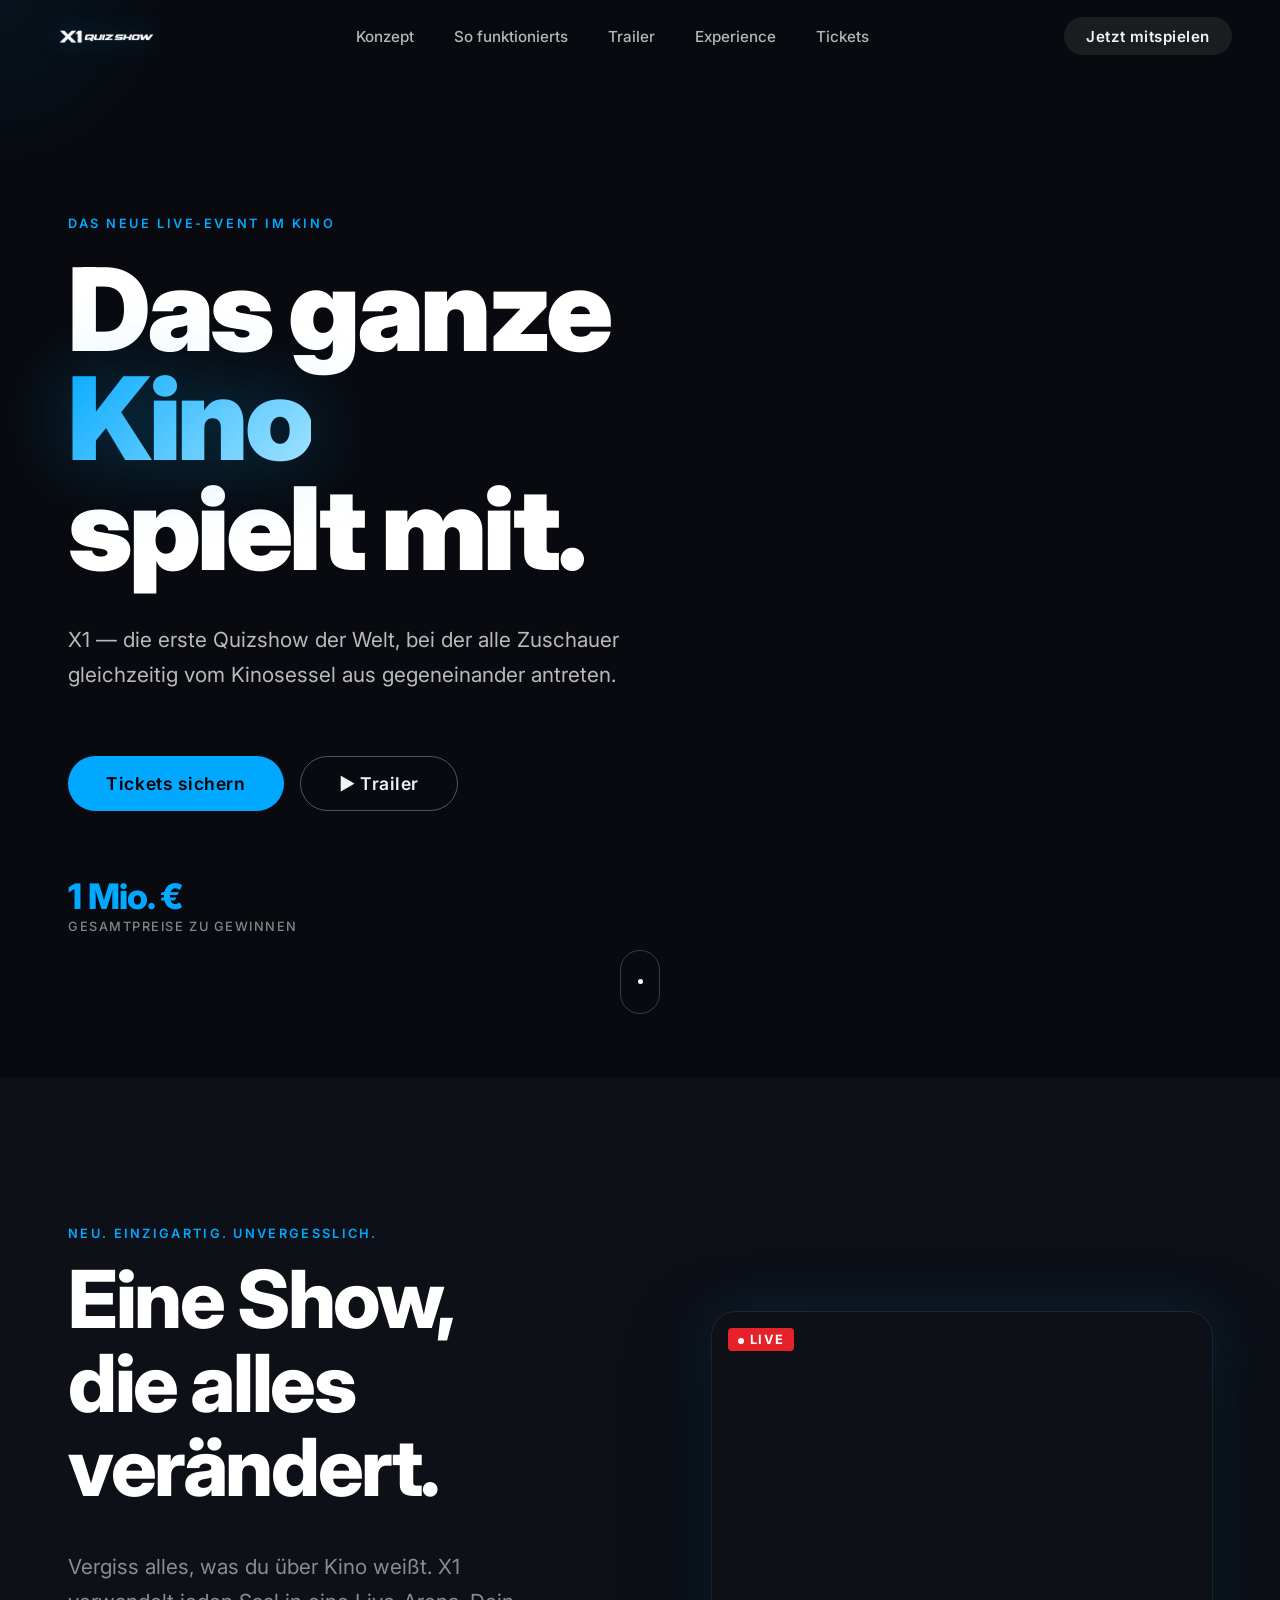
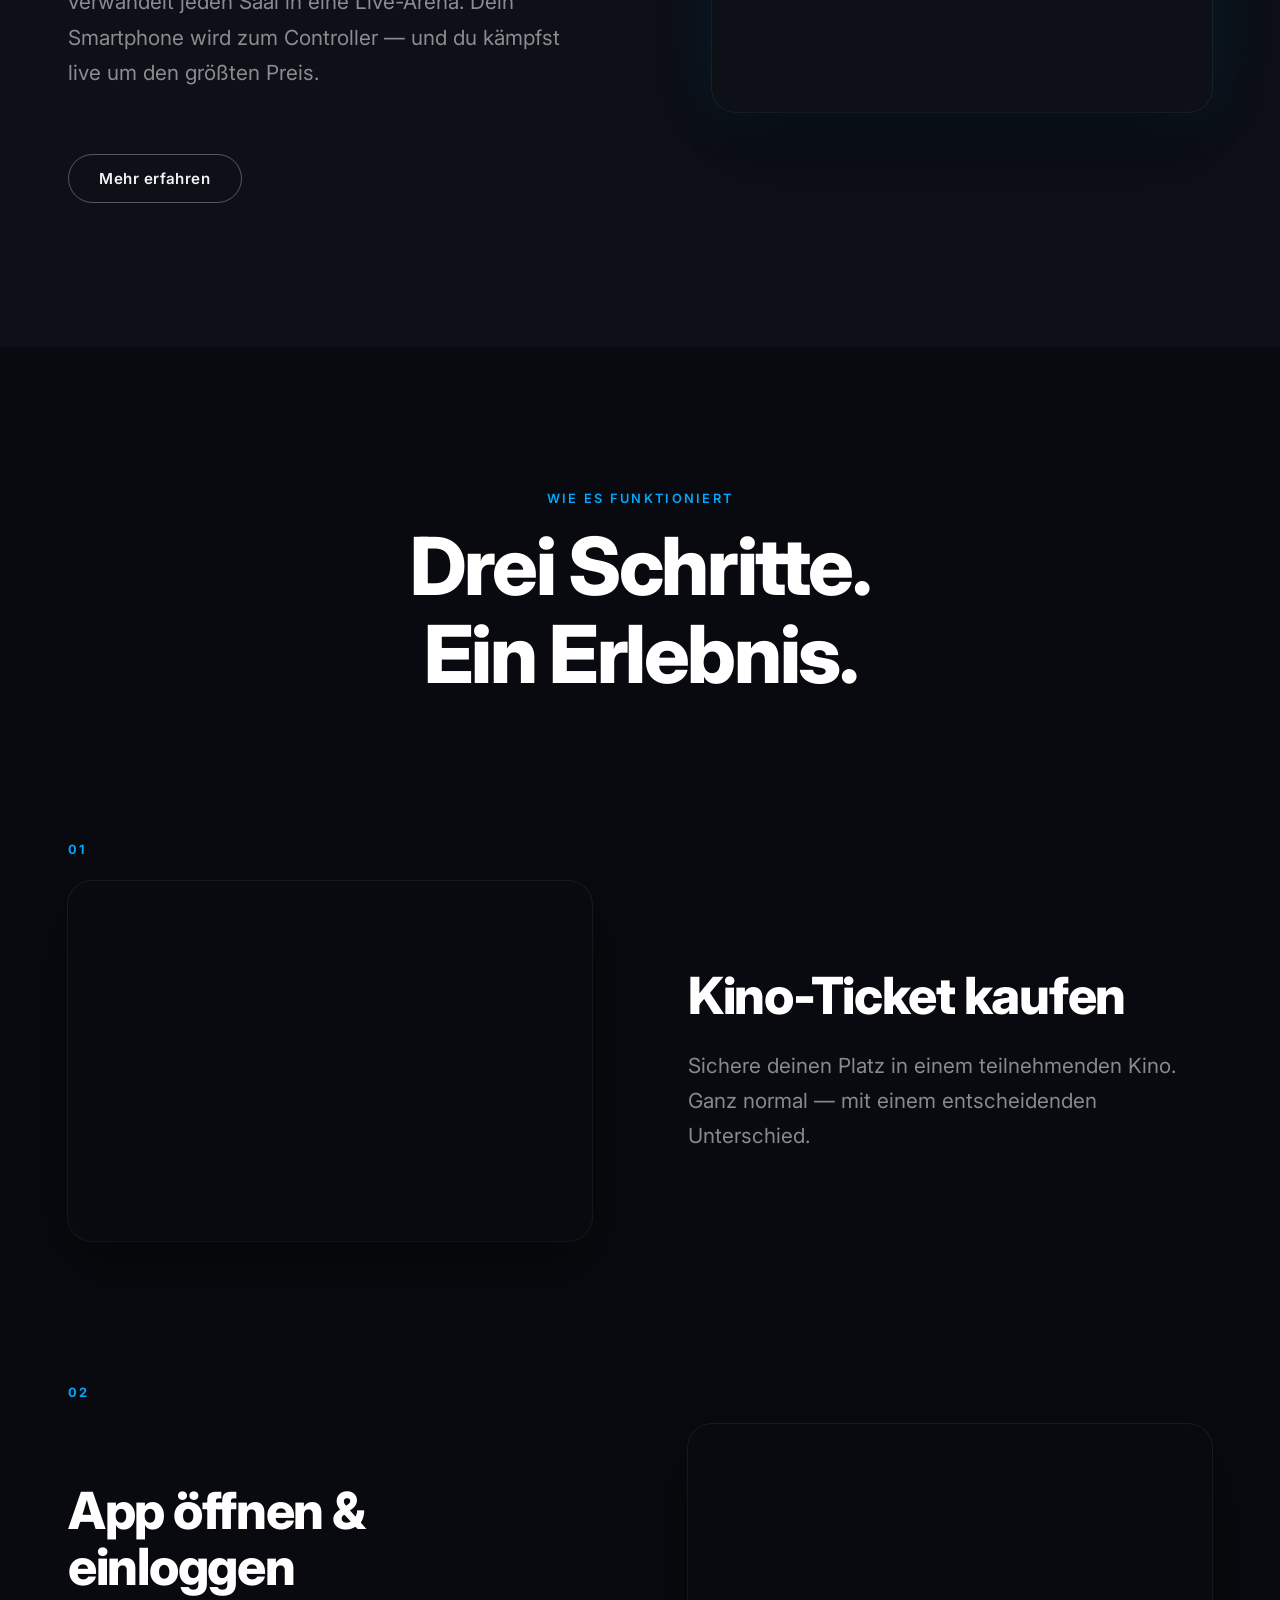
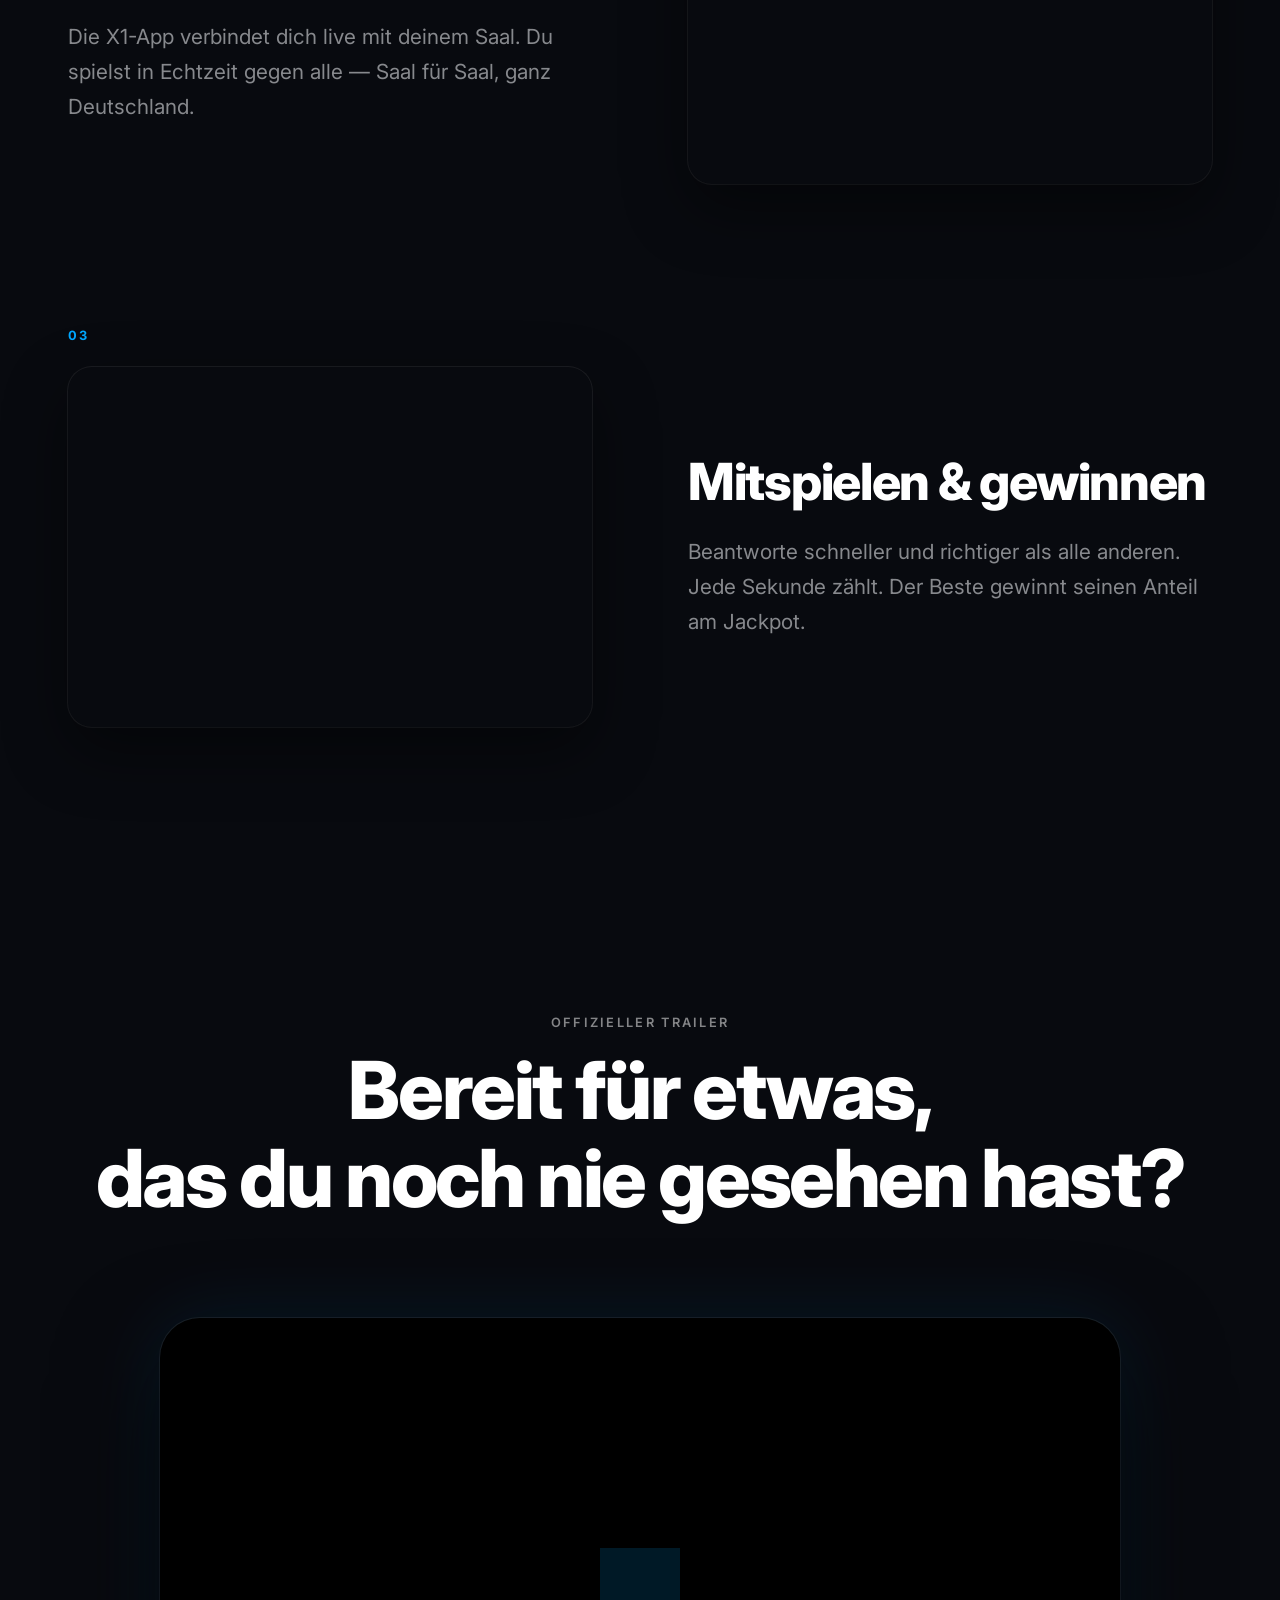
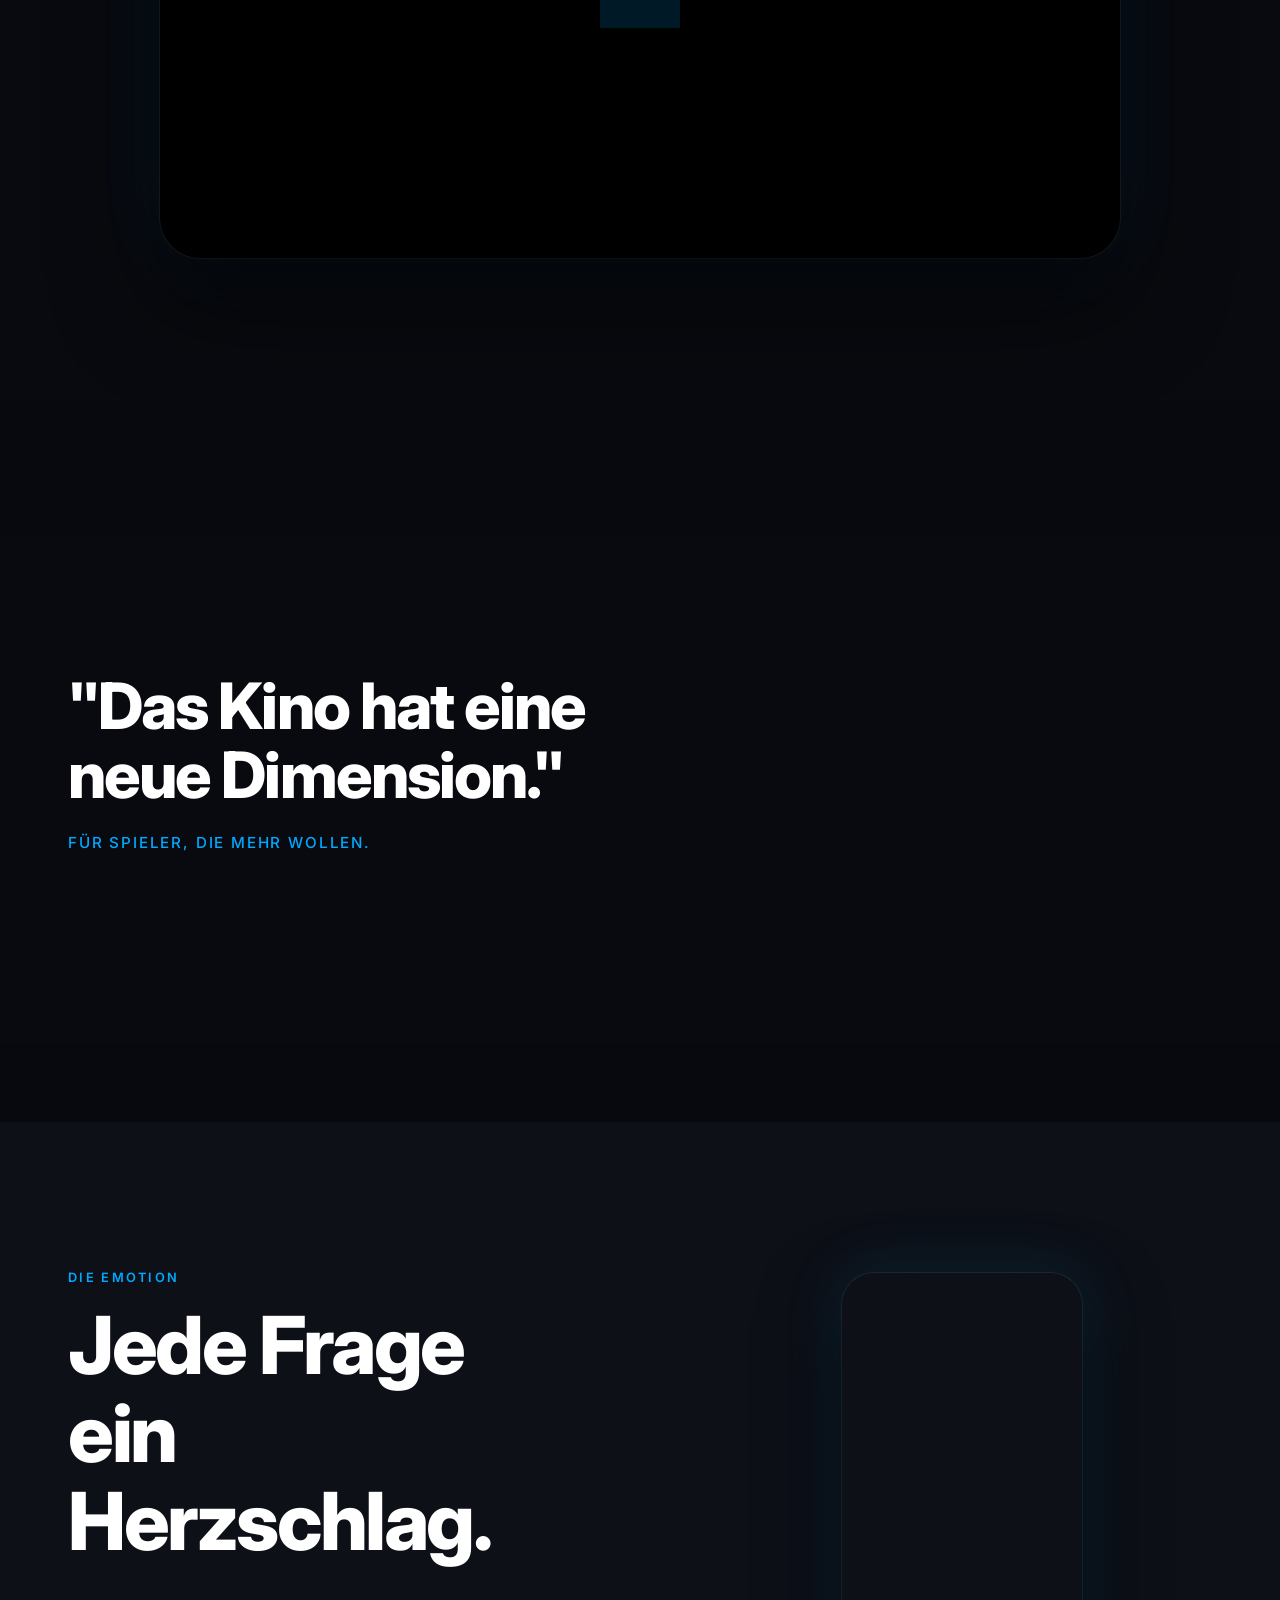
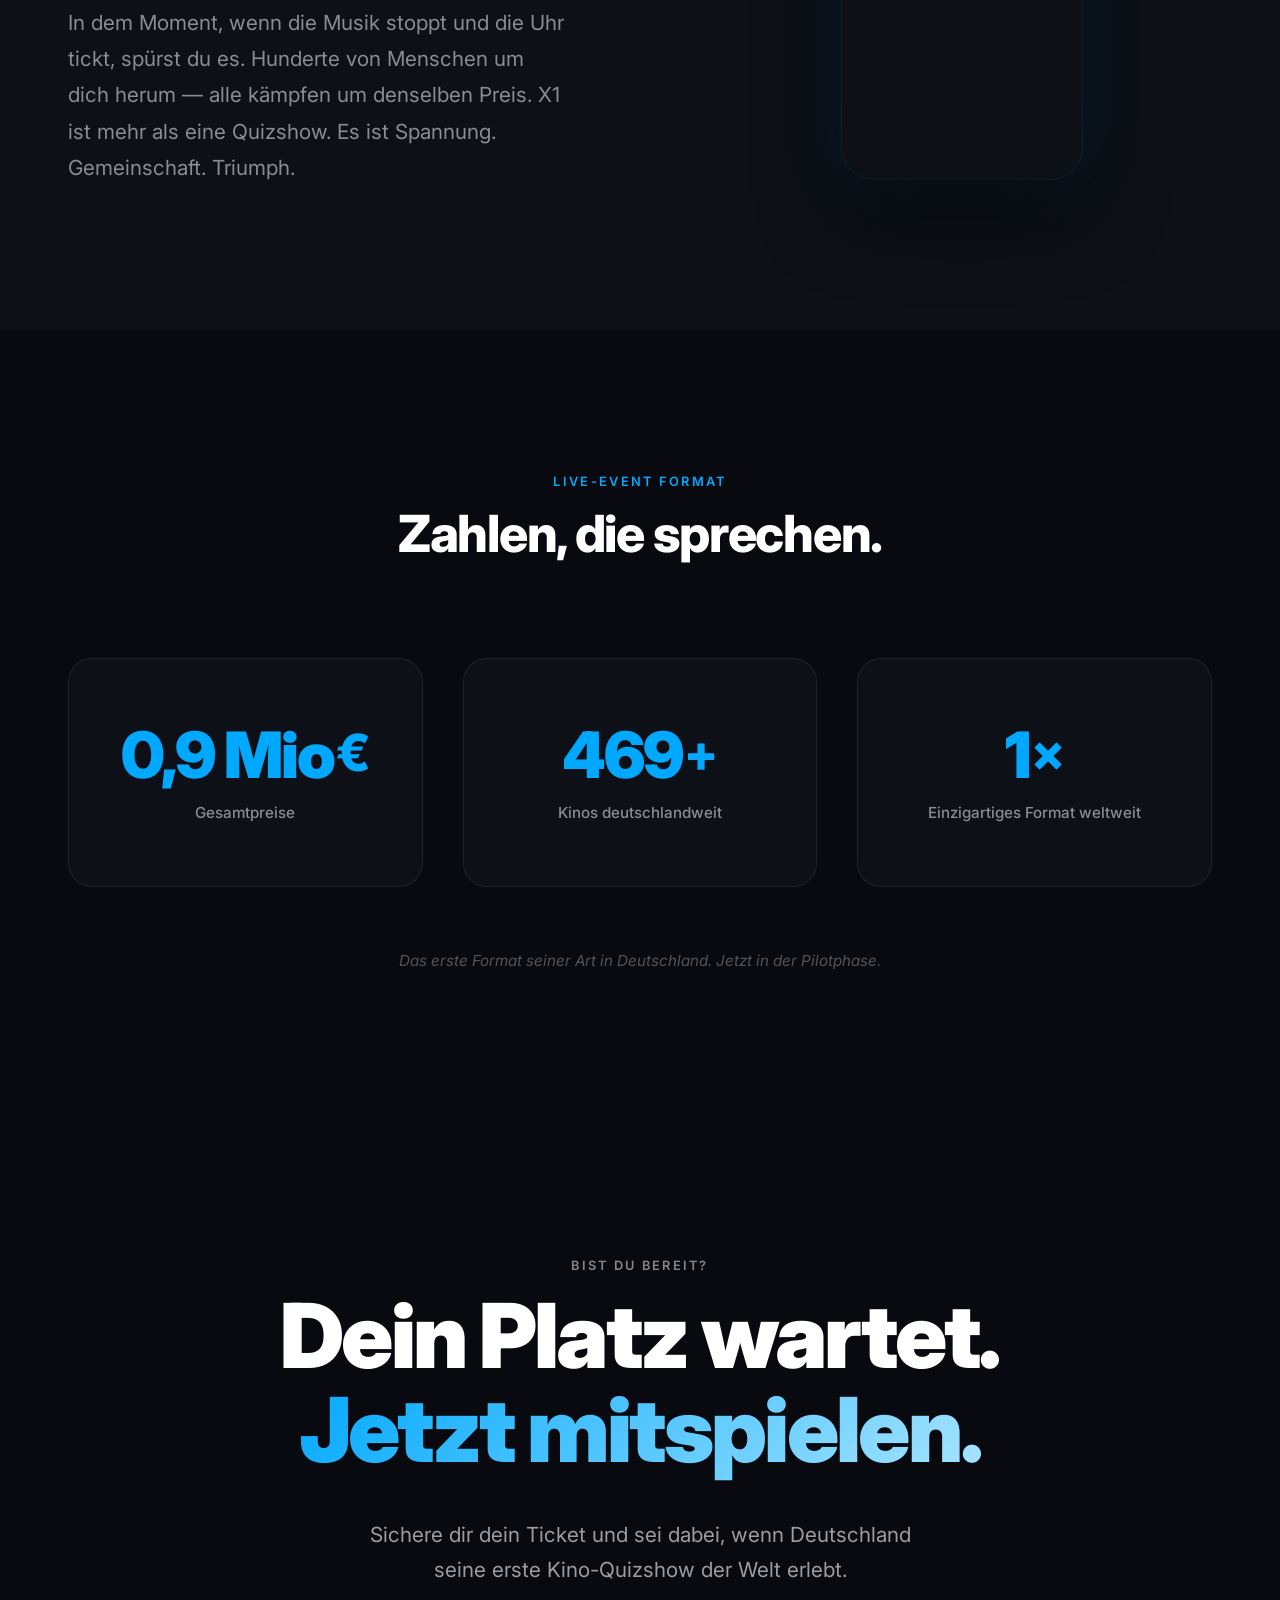
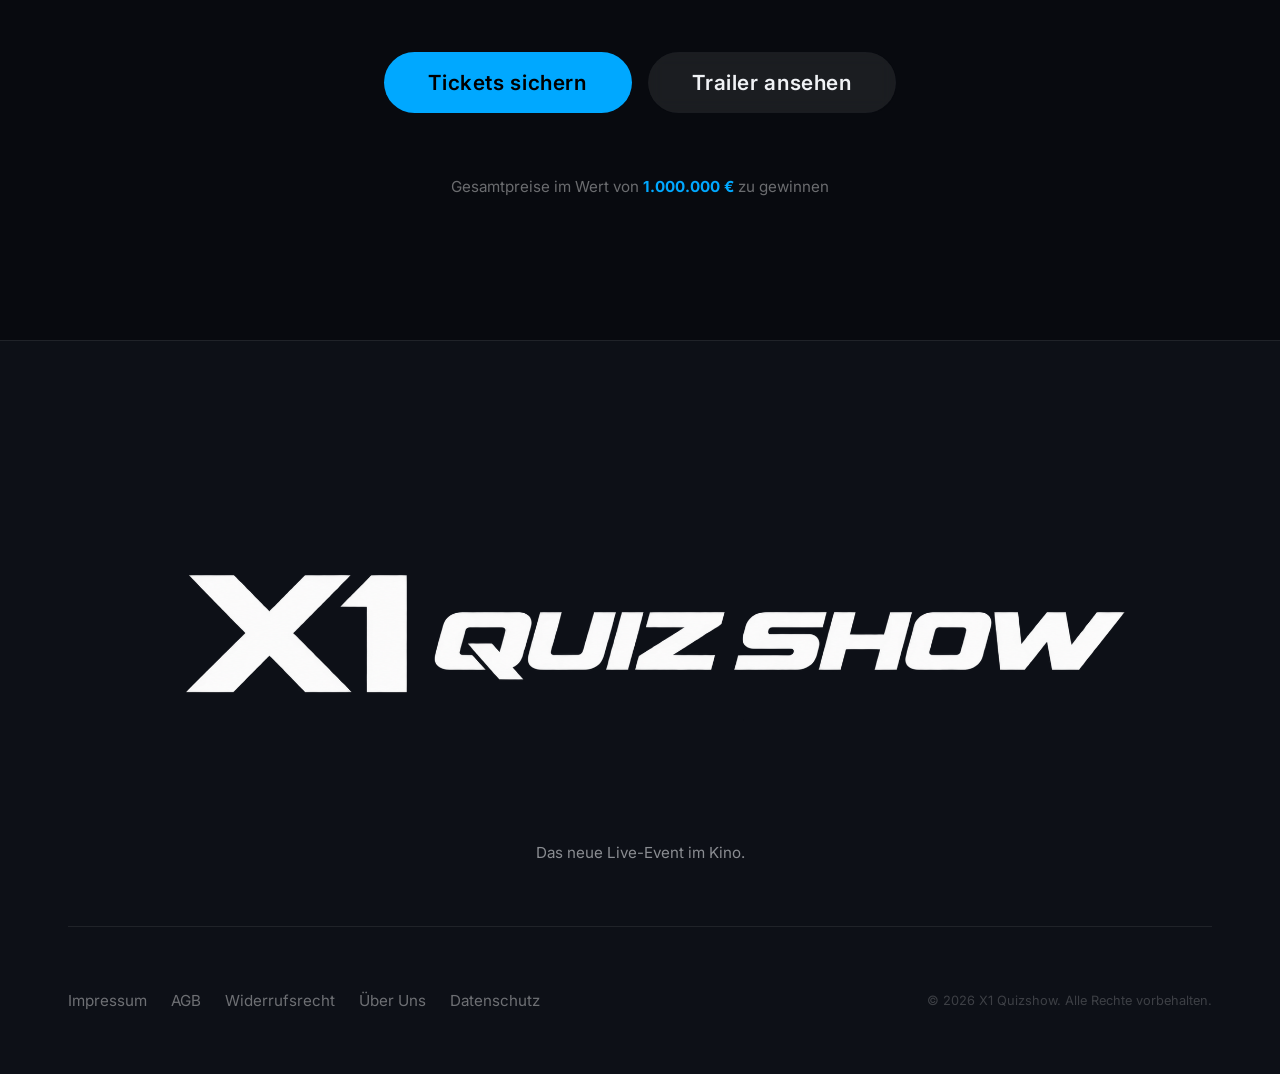
==== index.html @ 34af5288 "feat: premium X1 Quizshow landing page + Figma-style prototype viewer - index.html: 8-section cinema" ====
﻿<!DOCTYPE html>
<html lang="de">
<head>
  <meta charset="UTF-8" />
  <meta name="viewport" content="width=device-width, initial-scale=1.0" />
  <title>X1 Quizshow — Das neue Live-Event im Kino</title>
  <link rel="stylesheet" href="styles.css" />
  <link rel="preconnect" href="https://fonts.googleapis.com" />
  <link rel="preconnect" href="https://fonts.gstatic.com" crossorigin />
  <link href="https://fonts.googleapis.com/css2?family=Inter:ital,opsz,wght@0,14..32,100..900;1,14..32,100..900&display=swap" rel="stylesheet" />
</head>
<body>

  <!-- NAV -->
  <nav id="nav" class="nav">
    <div class="nav__inner">
      <a href="#hero" class="nav__logo">
        <img src="X1 Logo Weiss Transparent.png" alt="X1 Quizshow" class="nav__logo-img" />
      </a>
      <ul class="nav__links">
        <li><a href="#about"    class="nav__link">Konzept</a></li>
        <li><a href="#features" class="nav__link">So funktionierts</a></li>
        <li><a href="#video"    class="nav__link">Trailer</a></li>
        <li><a href="#story"    class="nav__link">Experience</a></li>
        <li><a href="#cta"      class="nav__link">Tickets</a></li>
      </ul>
      <a href="#cta" class="btn btn--ghost nav__cta">Jetzt mitspielen</a>
      <button class="nav__burger" id="navBurger" aria-label="Menu" aria-expanded="false">
        <span></span><span></span><span></span>
      </button>
    </div>
    <div class="nav__mobile" id="navMobile">
      <ul class="nav__mobile-links">
        <li><a href="#about"    class="nav__link" data-close>Konzept</a></li>
        <li><a href="#features" class="nav__link" data-close>So funktionierts</a></li>
        <li><a href="#video"    class="nav__link" data-close>Trailer</a></li>
        <li><a href="#story"    class="nav__link" data-close>Experience</a></li>
        <li><a href="#cta"      class="nav__link" data-close>Tickets</a></li>
      </ul>
      <a href="#cta" class="btn btn--primary btn--full" data-close>Jetzt mitspielen</a>
    </div>
  </nav>

  <!-- HERO -->
  <section id="hero" class="hero">
    <div class="hero__media">
      <video class="hero__video" src="Video 01.mp4" autoplay muted loop playsinline></video>
      <div class="hero__overlay"></div>
    </div>
    <div class="hero__content">
      <p class="hero__eyebrow reveal-up delay-1">Das neue Live-Event im Kino</p>
      <h1 class="hero__headline reveal-up delay-2">
        Das ganze<br/>
        <em class="hero__headline--accent">Kino</em><br/>
        spielt mit.
      </h1>
      <p class="hero__sub reveal-up delay-3">
        X1 — die erste Quizshow der Welt, bei der alle Zuschauer<br class="bp-hide"/>
        gleichzeitig vom Kinosessel aus gegeneinander antreten.
      </p>
      <div class="hero__actions reveal-up delay-4">
        <a href="#cta"   class="btn btn--primary btn--large">Tickets sichern</a>
        <a href="#video" class="btn btn--outline btn--large">&#9654; Trailer</a>
      </div>
      <div class="hero__prize reveal-up delay-5">
        <span class="prize__amount">1 Mio. €</span>
        <span class="prize__label">Gesamtpreise zu gewinnen</span>
      </div>
    </div>
    <a href="#about" class="hero__scroll" aria-label="Weiter scrollen">
      <div class="hero__scroll-dot"></div>
    </a>
  </section>

  <!-- ABOUT -->
  <section id="about" class="about">
    <div class="container">
      <div class="about__grid">
        <div class="about__text">
          <span class="label reveal-up">Neu. Einzigartig. Unvergesslich.</span>
          <h2 class="about__headline reveal-up delay-1">Eine Show,<br/>die alles verändert.</h2>
          <p class="about__body reveal-up delay-2">
            Vergiss alles, was du über Kino weißt. X1 verwandelt jeden Saal in eine Live-Arena.
            Dein Smartphone wird zum Controller — und du kämpfst live um den größten Preis.
          </p>
          <a href="#features" class="btn btn--outline reveal-up delay-3">Mehr erfahren</a>
        </div>
        <div class="about__visual reveal-scale delay-1">
          <div class="about__card">
            <video src="Video 06 NEW SOUND.mp4" autoplay muted loop playsinline class="about__card-video"></video>
            <div class="about__card-badge">Live</div>
          </div>
        </div>
      </div>
    </div>
  </section>

  <!-- FEATURES -->
  <section id="features" class="features">
    <div class="container">
      <div class="features__intro">
        <span class="label label--center reveal-up">Wie es funktioniert</span>
        <h2 class="features__headline reveal-up delay-1">Drei Schritte.<br/>Ein Erlebnis.</h2>
      </div>
      <div class="features__list">

        <article class="feature-item reveal-up">
          <div class="fi__number">01</div>
          <div class="fi__body">
            <div class="fi__media">
              <video src="Video 7 NEW SOUND.mp4" autoplay muted loop playsinline class="fi__video"></video>
            </div>
            <div class="fi__text">
              <h3 class="fi__title">Kino-Ticket kaufen</h3>
              <p class="fi__desc">Sichere deinen Platz in einem teilnehmenden Kino. Ganz normal — mit einem entscheidenden Unterschied.</p>
            </div>
          </div>
        </article>

        <article class="feature-item feature-item--rev reveal-up delay-1">
          <div class="fi__number">02</div>
          <div class="fi__body fi__body--rev">
            <div class="fi__media">
              <video src="Video 02 NEW SOUND.mp4" autoplay muted loop playsinline class="fi__video"></video>
            </div>
            <div class="fi__text">
              <h3 class="fi__title">App öffnen &amp; einloggen</h3>
              <p class="fi__desc">Die X1-App verbindet dich live mit deinem Saal. Du spielst in Echtzeit gegen alle — Saal für Saal, ganz Deutschland.</p>
            </div>
          </div>
        </article>

        <article class="feature-item reveal-up delay-2">
          <div class="fi__number">03</div>
          <div class="fi__body">
            <div class="fi__media">
              <video src="Video 03 NEW SOUND 1.mp4" autoplay muted loop playsinline class="fi__video"></video>
            </div>
            <div class="fi__text">
              <h3 class="fi__title">Mitspielen &amp; gewinnen</h3>
              <p class="fi__desc">Beantworte schneller und richtiger als alle anderen. Jede Sekunde zählt. Der Beste gewinnt seinen Anteil am Jackpot.</p>
            </div>
          </div>
        </article>

      </div>
    </div>
  </section>

  <!-- VIDEO -->
  <section id="video" class="video-section">
    <div class="vs__bg">
      <video src="Video 04.mp4" autoplay muted loop playsinline class="vs__ambient"></video>
      <div class="vs__overlay"></div>
    </div>
    <div class="container vs__inner">
      <span class="label label--light reveal-up">Offizieller Trailer</span>
      <h2 class="vs__headline reveal-up delay-1">Bereit für etwas,<br/>das du noch nie gesehen hast?</h2>
      <div class="vs__player reveal-scale delay-2" id="vsPlayer">
        <video id="mainVideo" src="Video 05 NEW SOUND.mp4" class="vs__main-video" preload="metadata" playsinline></video>
        <button class="vs__play-btn" id="playBtn">
          <svg viewBox="0 0 80 80" fill="none" xmlns="http://www.w3.org/2000/svg">
            <circle cx="40" cy="40" r="39" stroke="white" stroke-width="1.5" opacity="0.5"/>
            <path d="M32 26L56 40L32 54V26Z" fill="white"/>
          </svg>
        </button>
        <div class="vs__controls" id="vsControls">
          <button class="vc" id="vcToggle" aria-label="Play/Pause">
            <svg class="vc-pause" viewBox="0 0 24 24"><rect x="5" y="3" width="4" height="18" fill="white"/><rect x="15" y="3" width="4" height="18" fill="white"/></svg>
            <svg class="vc-play" viewBox="0 0 24 24"><path d="M5 3l14 9-14 9V3z" fill="white"/></svg>
          </button>
          <div class="vc-progress" id="vcProgress">
            <div class="vc-bar" id="vcBar"></div>
          </div>
          <button class="vc" id="vcMute" aria-label="Mute">
            <svg class="vc-sound" viewBox="0 0 24 24"><path d="M3 9v6h4l5 5V4L7 9H3zm13.5 3c0-1.77-1-3.29-2.5-4.03v8.05c1.48-.73 2.5-2.25 2.5-4.02zM14 3.23v2.06c2.89.86 5 3.54 5 6.71s-2.11 5.85-5 6.71v2.06c4-.91 7-4.49 7-8.77s-3-7.86-7-8.77z" fill="white"/></svg>
            <svg class="vc-muted" viewBox="0 0 24 24"><path d="M16.5 12c0-1.77-1-3.29-2.5-4.03v2.21l2.45 2.45c.03-.2.05-.41.05-.63zm2.5 0c0 .94-.2 1.82-.54 2.64l1.51 1.51C20.63 14.91 21 13.5 21 12c0-4.28-2.99-7.86-7-8.77v2.06c2.89.86 5 3.54 5 6.71zM4.27 3L3 4.27 7.73 9H3v6h4l5 5v-6.73l4.25 4.25c-.67.52-1.42.93-2.25 1.18v2.06c1.38-.31 2.63-.95 3.69-1.81L19.73 21 21 19.73l-9-9L4.27 3zM12 4L9.91 6.09 12 8.18V4z" fill="white"/></svg>
          </button>
          <button class="vc" id="vcFull" aria-label="Fullscreen">
            <svg viewBox="0 0 24 24"><path d="M7 14H5v5h5v-2H7v-3zm-2-4h2V7h3V5H5v5zm12 7h-3v2h5v-5h-2v3zM14 5v2h3v3h2V5h-5z" fill="white"/></svg>
          </button>
        </div>
      </div>
    </div>
  </section>

  <!-- STORY -->
  <section id="story" class="story">
    <div class="story__cinematic">
      <video src="Video 7 NEW SOUND.mp4" autoplay muted loop playsinline class="story__cin-video"></video>
      <div class="story__cin-overlay"></div>
      <div class="container story__cin-content">
        <blockquote class="story__quote reveal-up">
          <p>"Das Kino hat eine<br/>neue Dimension."</p>
          <footer>Für Spieler, die mehr wollen.</footer>
        </blockquote>
      </div>
    </div>
    <div class="story__split">
      <div class="container story__split-inner">
        <div class="story__split-text">
          <span class="label reveal-up">Die Emotion</span>
          <h2 class="story__split-h reveal-up delay-1">Jede Frage<br/>ein Herzschlag.</h2>
          <p class="story__split-p reveal-up delay-2">
            In dem Moment, wenn die Musik stoppt und die Uhr tickt, spürst du es.
            Hunderte von Menschen um dich herum — alle kämpfen um denselben Preis.
            X1 ist mehr als eine Quizshow. Es ist Spannung. Gemeinschaft. Triumph.
          </p>
        </div>
        <div class="story__split-visual reveal-scale delay-1">
          <div class="story__phone-frame">
            <video src="Video 06 NEW SOUND.mp4" autoplay muted loop playsinline class="story__phone-video"></video>
          </div>
        </div>
      </div>
    </div>
  </section>

  <!-- TRUST -->
  <section id="trust" class="trust">
    <div class="container">
      <span class="label label--center reveal-up">Live-Event Format</span>
      <h2 class="trust__headline reveal-up delay-1">Zahlen, die sprechen.</h2>
      <div class="trust__stats">
        <div class="trust__stat reveal-up delay-1">
          <div class="tstat__top">
            <span class="tstat__num" data-target="1000000" data-format="money">0</span>
            <span class="tstat__sfx">€</span>
          </div>
          <span class="tstat__label">Gesamtpreise</span>
        </div>
        <div class="trust__stat reveal-up delay-2">
          <div class="tstat__top">
            <span class="tstat__num" data-target="500">0</span>
            <span class="tstat__sfx">+</span>
          </div>
          <span class="tstat__label">Kinos deutschlandweit</span>
        </div>
        <div class="trust__stat reveal-up delay-3">
          <div class="tstat__top">
            <span class="tstat__num" data-target="1">0</span>
            <span class="tstat__sfx">×</span>
          </div>
          <span class="tstat__label">Einzigartiges Format weltweit</span>
        </div>
      </div>
      <p class="trust__note reveal-up delay-4">Das erste Format seiner Art in Deutschland. Jetzt in der Pilotphase.</p>
    </div>
  </section>

  <!-- CTA -->
  <section id="cta" class="cta-section">
    <div class="cta-section__bg">
      <video src="Video 04.mp4" autoplay muted loop playsinline class="cta-bg-video"></video>
      <div class="cta-section__overlay"></div>
    </div>
    <div class="container cta-section__inner">
      <span class="label label--light reveal-up">Bist du bereit?</span>
      <h2 class="cta-section__h reveal-up delay-1">Dein Platz wartet.<br/><em class="accent">Jetzt mitspielen.</em></h2>
      <p class="cta-section__p reveal-up delay-2">
        Sichere dir dein Ticket und sei dabei, wenn Deutschland<br class="bp-hide"/>
        seine erste Kino-Quizshow der Welt erlebt.
      </p>
      <div class="cta-section__actions reveal-up delay-3">
        <a href="#" class="btn btn--primary btn--xlarge" onclick="return false;">Tickets sichern</a>
        <a href="#video" class="btn btn--ghost btn--xlarge">Trailer ansehen</a>
      </div>
      <p class="cta-section__prize reveal-up delay-4">Gesamtpreise im Wert von <strong>1.000.000 €</strong> zu gewinnen</p>
    </div>
  </section>

  <!-- FOOTER -->
  <footer class="footer">
    <div class="container">
      <div class="footer__top">
        <a href="#hero" class="footer__logo-link">
          <img src="X1 Logo Weiss Transparent.png" alt="X1 Quizshow" class="footer__logo" />
        </a>
        <p class="footer__tagline">Das neue Live-Event im Kino.</p>
      </div>
      <div class="footer__divider"></div>
      <div class="footer__bottom">
        <nav class="footer__nav">
          <a href="#" class="footer__link" onclick="return false;">Impressum</a>
          <a href="#" class="footer__link" onclick="return false;">AGB</a>
          <a href="#" class="footer__link" onclick="return false;">Widerrufsrecht</a>
          <a href="#" class="footer__link" onclick="return false;">Über Uns</a>
          <a href="#" class="footer__link" onclick="return false;">Datenschutz</a>
        </nav>
        <p class="footer__copy">&copy; 2026 X1 Quizshow. Alle Rechte vorbehalten.</p>
      </div>
    </div>
  </footer>

  <script src="main.js"></script>
</body>
</html>
---- styles.css ----
﻿/* =========================================================
   X1 QUIZSHOW — PREMIUM LANDING PAGE CSS
   Design System: Dark cinematic, electric blue accent
   ========================================================= */

/* --- RESET & BASE ---------------------------------------- */
*, *::before, *::after { box-sizing: border-box; margin: 0; padding: 0; }

:root {
  --c-bg:         #080a0f;
  --c-surface:    #0d1017;
  --c-surface-2:  #131820;
  --c-border:     rgba(255,255,255,0.08);
  --c-text:       #f0f2f5;
  --c-muted:      rgba(240,242,245,0.55);
  --c-accent:     #00a8ff;
  --c-accent-dim: rgba(0,168,255,0.15);
  --c-accent-glow:rgba(0,168,255,0.35);
  --c-white:      #ffffff;
  --c-black:      #000000;

  --f-sans: 'Inter', system-ui, -apple-system, sans-serif;

  --fs-xs:   clamp(0.7rem,  1.2vw, 0.8rem);
  --fs-sm:   clamp(0.85rem, 1.4vw, 0.95rem);
  --fs-base: clamp(1rem,    1.6vw, 1.1rem);
  --fs-lg:   clamp(1.1rem,  1.8vw, 1.3rem);
  --fs-xl:   clamp(1.3rem,  2.2vw, 1.6rem);
  --fs-2xl:  clamp(1.7rem,  3vw,   2.2rem);
  --fs-3xl:  clamp(2.2rem,  4.5vw, 3.2rem);
  --fs-4xl:  clamp(3rem,    6.5vw, 5rem);
  --fs-5xl:  clamp(3.8rem,  9vw,   7.5rem);

  --sp-xs:  0.5rem;
  --sp-sm:  1rem;
  --sp-md:  1.5rem;
  --sp-lg:  2.5rem;
  --sp-xl:  4rem;
  --sp-2xl: 6rem;
  --sp-3xl: 9rem;

  --radius-sm:  8px;
  --radius-md:  16px;
  --radius-lg:  24px;
  --radius-xl:  40px;

  --ease-out-expo: cubic-bezier(0.19, 1, 0.22, 1);
  --ease-in-out:   cubic-bezier(0.4, 0, 0.2, 1);
  --duration-fast: 200ms;
  --duration-std:  400ms;
  --duration-slow: 700ms;
  --duration-xslow:1200ms;
}

html {
  font-family: var(--f-sans);
  background: var(--c-bg);
  color: var(--c-text);
  scroll-behavior: smooth;
  -webkit-font-smoothing: antialiased;
  -moz-osx-font-smoothing: grayscale;
  overflow-x: hidden;
}

body { overflow-x: hidden; }

img, video { display: block; max-width: 100%; }

a { text-decoration: none; color: inherit; }

ul { list-style: none; }

.container {
  width: 100%;
  max-width: 1240px;
  margin: 0 auto;
  padding: 0 clamp(1.25rem, 5vw, 3rem);
}

.bp-hide { display: inline; }

/* --- LABEL ----------------------------------------------- */
.label {
  display: inline-block;
  font-size: var(--fs-xs);
  font-weight: 600;
  letter-spacing: 0.18em;
  text-transform: uppercase;
  color: var(--c-accent);
  margin-bottom: var(--sp-sm);
}
.label--light { color: rgba(255,255,255,0.5); }
.label--center { display: block; text-align: center; }

/* --- BUTTONS --------------------------------------------- */
.btn {
  display: inline-flex;
  align-items: center;
  justify-content: center;
  gap: 0.5rem;
  font-family: var(--f-sans);
  font-size: var(--fs-sm);
  font-weight: 600;
  letter-spacing: 0.03em;
  border-radius: 100px;
  cursor: pointer;
  border: none;
  transition:
    transform var(--duration-fast) var(--ease-out-expo),
    box-shadow var(--duration-fast) var(--ease-out-expo),
    background var(--duration-fast) var(--ease-in-out),
    opacity var(--duration-fast);
  white-space: nowrap;
  padding: 0.85rem 1.9rem;
}

.btn:hover  { transform: translateY(-2px); }
.btn:active { transform: translateY(0); }

.btn--primary {
  background: var(--c-accent);
  color: #000;
  box-shadow: 0 0 0 0 var(--c-accent-glow);
}
.btn--primary:hover {
  background: #29b8ff;
  box-shadow: 0 8px 32px var(--c-accent-glow);
}

.btn--outline {
  background: transparent;
  color: var(--c-text);
  border: 1.5px solid rgba(255,255,255,0.3);
}
.btn--outline:hover {
  border-color: var(--c-accent);
  color: var(--c-accent);
}

.btn--ghost {
  background: rgba(255,255,255,0.08);
  color: var(--c-text);
  backdrop-filter: blur(8px);
}
.btn--ghost:hover { background: rgba(255,255,255,0.14); }

.btn--large  { padding: 1rem 2.4rem; font-size: var(--fs-base); }
.btn--xlarge { padding: 1.15rem 2.8rem; font-size: var(--fs-lg); }
.btn--full   { width: 100%; }

/* --- SCROLL REVEAL ANIMATIONS ---------------------------- */
.reveal-up,
.reveal-scale {
  opacity: 0;
  transform: translateY(40px);
  transition:
    opacity var(--duration-xslow) var(--ease-out-expo),
    transform var(--duration-xslow) var(--ease-out-expo);
}

.reveal-scale {
  transform: scale(0.94) translateY(30px);
}

.reveal-up.in-view,
.reveal-scale.in-view {
  opacity: 1;
  transform: none;
}

.delay-1 { transition-delay: 100ms; }
.delay-2 { transition-delay: 200ms; }
.delay-3 { transition-delay: 320ms; }
.delay-4 { transition-delay: 460ms; }
.delay-5 { transition-delay: 600ms; }

/* --- NAVIGATION ------------------------------------------ */
.nav {
  position: fixed;
  top: 0; left: 0; right: 0;
  z-index: 100;
  transition:
    background var(--duration-std) var(--ease-in-out),
    backdrop-filter var(--duration-std) var(--ease-in-out),
    box-shadow var(--duration-std) var(--ease-in-out);
}

.nav.scrolled {
  background: rgba(8,10,15,0.88);
  backdrop-filter: blur(20px) saturate(160%);
  -webkit-backdrop-filter: blur(20px) saturate(160%);
  box-shadow: 0 1px 0 var(--c-border);
}

.nav__inner {
  display: flex;
  align-items: center;
  justify-content: space-between;
  height: 72px;
  padding: 0 clamp(1.25rem, 5vw, 3rem);
  max-width: 1400px;
  margin: 0 auto;
}

.nav__logo { display: flex; align-items: center; }
.nav__logo-img {
  height: 38px;
  width: auto;
  filter: drop-shadow(0 0 12px var(--c-accent-glow));
  transition: filter var(--duration-std);
}
.nav__logo:hover .nav__logo-img { filter: drop-shadow(0 0 18px var(--c-accent)); }

.nav__links {
  display: flex;
  gap: var(--sp-lg);
  align-items: center;
}

.nav__link {
  font-size: var(--fs-sm);
  font-weight: 500;
  color: rgba(255,255,255,0.7);
  transition: color var(--duration-fast);
  position: relative;
}
.nav__link::after {
  content: '';
  position: absolute;
  bottom: -4px; left: 0; right: 0;
  height: 1.5px;
  background: var(--c-accent);
  transform: scaleX(0);
  transform-origin: left;
  transition: transform var(--duration-std) var(--ease-out-expo);
}
.nav__link:hover { color: var(--c-white); }
.nav__link:hover::after { transform: scaleX(1); }

.nav__cta { padding: 0.6rem 1.4rem; font-size: var(--fs-sm); }

.nav__burger {
  display: none;
  flex-direction: column;
  gap: 5px;
  background: none;
  border: none;
  cursor: pointer;
  padding: 8px;
}
.nav__burger span {
  display: block;
  width: 24px; height: 1.5px;
  background: var(--c-text);
  border-radius: 2px;
  transition: transform var(--duration-std) var(--ease-out-expo), opacity var(--duration-fast);
}

.nav__burger.open span:nth-child(1) { transform: translateY(6.5px) rotate(45deg); }
.nav__burger.open span:nth-child(2) { opacity: 0; }
.nav__burger.open span:nth-child(3) { transform: translateY(-6.5px) rotate(-45deg); }

.nav__mobile {
  display: none;
  flex-direction: column;
  gap: var(--sp-md);
  padding: var(--sp-md) clamp(1.25rem, 5vw, 3rem) var(--sp-lg);
  background: rgba(8,10,15,0.97);
  backdrop-filter: blur(24px);
  -webkit-backdrop-filter: blur(24px);
  border-top: 1px solid var(--c-border);
  max-height: 0;
  overflow: hidden;
  transition: max-height var(--duration-slow) var(--ease-out-expo), padding var(--duration-slow);
}
.nav__mobile.open {
  max-height: 500px;
}
.nav__mobile-links { display: flex; flex-direction: column; gap: var(--sp-sm); }
.nav__mobile-links .nav__link { font-size: var(--fs-lg); padding: var(--sp-xs) 0; }

/* --- HERO ------------------------------------------------- */
.hero {
  position: relative;
  width: 100%;
  min-height: 100svh;
  display: flex;
  align-items: center;
  overflow: hidden;
}

.hero__media {
  position: absolute;
  inset: 0;
}

.hero__video {
  width: 100%; height: 100%;
  object-fit: cover;
  object-position: center;
}

.hero__overlay {
  position: absolute;
  inset: 0;
  background:
    linear-gradient(to right, rgba(8,10,15,0.92) 45%, rgba(8,10,15,0.3) 100%),
    linear-gradient(to top, rgba(8,10,15,0.9) 0%, transparent 50%);
}

.hero__content {
  position: relative;
  z-index: 2;
  max-width: 780px;
  padding: calc(72px + var(--sp-3xl)) clamp(1.25rem, 5vw, 3rem) var(--sp-3xl);
  margin: 0 auto 0 calc(max(1.25rem, (100vw - 1400px) / 2 + clamp(1.25rem, 5vw, 3rem)));
}

.hero__eyebrow {
  font-size: var(--fs-xs);
  font-weight: 600;
  letter-spacing: 0.2em;
  text-transform: uppercase;
  color: var(--c-accent);
  margin-bottom: var(--sp-md);
  display: block;
}

.hero__headline {
  font-size: var(--fs-5xl);
  font-weight: 900;
  line-height: 0.95;
  letter-spacing: -0.03em;
  color: var(--c-white);
  margin-bottom: var(--sp-lg);
}

.hero__headline--accent {
  font-style: normal;
  background: linear-gradient(135deg, var(--c-accent) 0%, #a8e5ff 100%);
  -webkit-background-clip: text;
  -webkit-text-fill-color: transparent;
  background-clip: text;
  filter: drop-shadow(0 0 40px var(--c-accent-glow));
}

.hero__sub {
  font-size: var(--fs-lg);
  font-weight: 400;
  line-height: 1.65;
  color: rgba(255,255,255,0.72);
  margin-bottom: var(--sp-xl);
  max-width: 560px;
}

.hero__actions {
  display: flex;
  flex-wrap: wrap;
  gap: var(--sp-sm);
  margin-bottom: var(--sp-xl);
}

.hero__prize {
  display: flex;
  flex-direction: column;
  gap: 2px;
}

.prize__amount {
  font-size: var(--fs-2xl);
  font-weight: 800;
  color: var(--c-accent);
  letter-spacing: -0.02em;
}

.prize__label {
  font-size: var(--fs-xs);
  font-weight: 500;
  color: rgba(255,255,255,0.5);
  text-transform: uppercase;
  letter-spacing: 0.12em;
}

.hero__scroll {
  position: absolute;
  bottom: var(--sp-xl);
  left: 50%;
  transform: translateX(-50%);
  z-index: 2;
  display: flex;
  align-items: center;
  justify-content: center;
  width: 40px; height: 64px;
  border: 1.5px solid rgba(255,255,255,0.2);
  border-radius: 100px;
  transition: border-color var(--duration-fast);
}
.hero__scroll:hover { border-color: var(--c-accent); }
.hero__scroll-dot {
  width: 5px; height: 5px;
  background: var(--c-white);
  border-radius: 50%;
  animation: scrollPulse 2s ease-in-out infinite;
}

@keyframes scrollPulse {
  0%   { transform: translateY(-10px); opacity: 1; }
  100% { transform: translateY(10px);  opacity: 0; }
}

/* --- ABOUT ----------------------------------------------- */
.about {
  padding: var(--sp-3xl) 0;
  background: var(--c-surface);
}

.about__grid {
  display: grid;
  grid-template-columns: 1fr 1fr;
  gap: var(--sp-3xl);
  align-items: center;
}

.about__text { max-width: 520px; }

.about__headline {
  font-size: var(--fs-4xl);
  font-weight: 800;
  line-height: 1.05;
  letter-spacing: -0.03em;
  color: var(--c-white);
  margin-bottom: var(--sp-lg);
}

.about__body {
  font-size: var(--fs-lg);
  line-height: 1.7;
  color: var(--c-muted);
  margin-bottom: var(--sp-xl);
}

.about__visual { display: flex; justify-content: center; }

.about__card {
  position: relative;
  width: 100%;
  max-width: 540px;
  border-radius: var(--radius-lg);
  overflow: hidden;
  box-shadow:
    0 32px 80px rgba(0,0,0,0.5),
    0 0 0 1px var(--c-border),
    0 0 60px var(--c-accent-dim);
  transition: transform var(--duration-slow) var(--ease-out-expo), box-shadow var(--duration-slow);
}
.about__card:hover {
  transform: translateY(-6px) scale(1.01);
  box-shadow:
    0 48px 100px rgba(0,0,0,0.6),
    0 0 0 1px rgba(0,168,255,0.2),
    0 0 80px var(--c-accent-dim);
}
.about__card-video { width: 100%; height: 400px; object-fit: cover; }
.about__card-badge {
  position: absolute;
  top: 16px; left: 16px;
  background: #e5222a;
  color: #fff;
  font-size: var(--fs-xs);
  font-weight: 700;
  letter-spacing: 0.1em;
  text-transform: uppercase;
  padding: 4px 10px;
  border-radius: 4px;
}
.about__card-badge::before {
  content: '';
  display: inline-block;
  width: 6px; height: 6px;
  background: #fff;
  border-radius: 50%;
  margin-right: 6px;
  vertical-align: middle;
  animation: livePulse 1.5s ease-in-out infinite;
}
@keyframes livePulse {
  0%, 100% { opacity: 1; }
  50% { opacity: 0.3; }
}

/* --- FEATURES -------------------------------------------- */
.features {
  padding: var(--sp-3xl) 0;
  background: var(--c-bg);
}

.features__intro {
  text-align: center;
  margin-bottom: var(--sp-3xl);
}

.features__headline {
  font-size: var(--fs-4xl);
  font-weight: 800;
  line-height: 1.1;
  letter-spacing: -0.03em;
  color: var(--c-white);
}

.features__list { display: flex; flex-direction: column; gap: var(--sp-3xl); }

.feature-item {}

.fi__number {
  font-size: var(--fs-xs);
  font-weight: 700;
  letter-spacing: 0.15em;
  color: var(--c-accent);
  margin-bottom: var(--sp-md);
}

.fi__body {
  display: grid;
  grid-template-columns: 1fr 1fr;
  gap: var(--sp-2xl);
  align-items: center;
}
.fi__body--rev { direction: rtl; }
.fi__body--rev > * { direction: ltr; }

.fi__media {
  border-radius: var(--radius-lg);
  overflow: hidden;
  box-shadow: 0 24px 64px rgba(0,0,0,0.45), 0 0 0 1px var(--c-border);
  transition: transform var(--duration-slow) var(--ease-out-expo);
}
.fi__media:hover { transform: scale(1.02); }
.fi__video { width: 100%; height: 360px; object-fit: cover; }

.fi__title {
  font-size: var(--fs-3xl);
  font-weight: 800;
  line-height: 1.1;
  letter-spacing: -0.025em;
  color: var(--c-white);
  margin-bottom: var(--sp-md);
}

.fi__desc {
  font-size: var(--fs-lg);
  line-height: 1.7;
  color: var(--c-muted);
}

/* --- VIDEO SECTION --------------------------------------- */
.video-section {
  position: relative;
  padding: var(--sp-3xl) 0;
  overflow: hidden;
}

.vs__bg {
  position: absolute;
  inset: 0;
}
.vs__ambient {
  width: 100%; height: 100%;
  object-fit: cover;
  filter: brightness(0.2) saturate(1.5);
}
.vs__overlay {
  position: absolute;
  inset: 0;
  background: linear-gradient(to bottom, rgba(8,10,15,0.7) 0%, rgba(8,10,15,0.5) 50%, rgba(8,10,15,0.8) 100%);
}

.vs__inner {
  position: relative;
  z-index: 2;
  display: flex;
  flex-direction: column;
  align-items: center;
  text-align: center;
}

.vs__headline {
  font-size: var(--fs-4xl);
  font-weight: 800;
  line-height: 1.1;
  letter-spacing: -0.03em;
  color: var(--c-white);
  margin-bottom: var(--sp-2xl);
}

.vs__player {
  position: relative;
  width: 100%;
  max-width: 960px;
  border-radius: var(--radius-xl);
  overflow: hidden;
  box-shadow:
    0 40px 100px rgba(0,0,0,0.7),
    0 0 0 1px var(--c-border),
    0 0 80px rgba(0,168,255,0.12);
  background: #000;
  cursor: pointer;
}

.vs__main-video {
  width: 100%;
  aspect-ratio: 16/9;
  object-fit: cover;
  display: block;
}

.vs__play-btn {
  position: absolute;
  top: 50%; left: 50%;
  transform: translate(-50%, -50%);
  width: 80px; height: 80px;
  background: rgba(0,168,255,0.15);
  backdrop-filter: blur(8px);
  -webkit-backdrop-filter: blur(8px);
  border: none;
  border-radius: 50%;
  cursor: pointer;
  display: flex;
  align-items: center;
  justify-content: center;
  transition:
    transform var(--duration-fast) var(--ease-out-expo),
    background var(--duration-fast),
    opacity var(--duration-std);
}
.vs__play-btn:hover {
  transform: translate(-50%, -50%) scale(1.1);
  background: rgba(0,168,255,0.3);
}
.vs__play-btn.hidden { opacity: 0; pointer-events: none; }
.vs__play-btn svg { width: 80px; height: 80px; }

.vs__controls {
  position: absolute;
  bottom: 0; left: 0; right: 0;
  display: flex;
  align-items: center;
  gap: var(--sp-sm);
  padding: var(--sp-sm) var(--sp-md);
  background: linear-gradient(to top, rgba(0,0,0,0.8) 0%, transparent 100%);
  opacity: 0;
  transition: opacity var(--duration-std);
}
.vs__player:hover .vs__controls { opacity: 1; }
.vs__player.playing .vs__controls { opacity: 0; }
.vs__player.playing:hover .vs__controls { opacity: 1; }

.vc {
  background: none;
  border: none;
  cursor: pointer;
  padding: 4px;
  display: flex;
  align-items: center;
  opacity: 0.8;
  transition: opacity var(--duration-fast);
  flex-shrink: 0;
}
.vc:hover { opacity: 1; }
.vc svg { width: 20px; height: 20px; }

.vc-progress {
  flex: 1;
  height: 3px;
  background: rgba(255,255,255,0.2);
  border-radius: 2px;
  cursor: pointer;
  position: relative;
}
.vc-bar {
  height: 100%;
  background: var(--c-accent);
  border-radius: 2px;
  width: 0%;
  transition: width 0.1s linear;
}

/* Play/Pause icon state */
.vc-pause { display: block; }
.vc-play  { display: none; }
#vcToggle.paused .vc-pause { display: none; }
#vcToggle.paused .vc-play  { display: block; }

/* Mute icon state */
.vc-sound { display: block; }
.vc-muted  { display: none; }
#vcMute.muted .vc-sound { display: none; }
#vcMute.muted .vc-muted  { display: block; }

/* --- STORY ----------------------------------------------- */
.story {}

.story__cinematic {
  position: relative;
  height: 80vh;
  min-height: 500px;
  display: flex;
  align-items: center;
  overflow: hidden;
}

.story__cin-video {
  position: absolute;
  inset: 0;
  width: 100%; height: 100%;
  object-fit: cover;
}

.story__cin-overlay {
  position: absolute;
  inset: 0;
  background: rgba(8,10,15,0.65);
}

.story__cin-content {
  position: relative;
  z-index: 2;
}

.story__quote {
  max-width: 800px;
}
.story__quote p {
  font-size: clamp(2.5rem, 5vw, 4.5rem);
  font-weight: 800;
  line-height: 1.08;
  letter-spacing: -0.03em;
  color: var(--c-white);
  margin-bottom: var(--sp-md);
}
.story__quote footer {
  font-size: var(--fs-sm);
  font-weight: 500;
  color: var(--c-accent);
  letter-spacing: 0.12em;
  text-transform: uppercase;
}

.story__split {
  background: var(--c-surface);
  padding: var(--sp-3xl) 0;
}

.story__split-inner {
  display: grid;
  grid-template-columns: 1fr 1fr;
  gap: var(--sp-3xl);
  align-items: center;
}

.story__split-h {
  font-size: var(--fs-4xl);
  font-weight: 800;
  line-height: 1.1;
  letter-spacing: -0.03em;
  color: var(--c-white);
  margin-bottom: var(--sp-lg);
}

.story__split-p {
  font-size: var(--fs-lg);
  line-height: 1.75;
  color: var(--c-muted);
}

.story__split-visual { display: flex; justify-content: center; }

.story__phone-frame {
  width: 240px;
  border-radius: 32px;
  overflow: hidden;
  box-shadow:
    0 32px 80px rgba(0,0,0,0.6),
    0 0 0 1px var(--c-border),
    0 0 60px var(--c-accent-dim);
  aspect-ratio: 9/19;
  transition: transform var(--duration-slow) var(--ease-out-expo);
}
.story__phone-frame:hover { transform: translateY(-8px) rotate(-1deg); }
.story__phone-video { width: 100%; height: 100%; object-fit: cover; }

/* --- TRUST ---------------------------------------------- */
.trust {
  padding: var(--sp-3xl) 0;
  background: var(--c-bg);
}

.trust__headline {
  font-size: var(--fs-3xl);
  font-weight: 800;
  line-height: 1.1;
  letter-spacing: -0.025em;
  color: var(--c-white);
  text-align: center;
  margin-bottom: var(--sp-2xl);
}

.trust__stats {
  display: grid;
  grid-template-columns: repeat(3, 1fr);
  gap: var(--sp-lg);
  margin-bottom: var(--sp-xl);
}

.trust__stat {
  display: flex;
  flex-direction: column;
  align-items: center;
  text-align: center;
  padding: var(--sp-xl) var(--sp-lg);
  border: 1px solid var(--c-border);
  border-radius: var(--radius-lg);
  background: var(--c-surface);
  transition: border-color var(--duration-std), box-shadow var(--duration-std);
}
.trust__stat:hover {
  border-color: rgba(0,168,255,0.3);
  box-shadow: 0 0 40px var(--c-accent-dim);
}

.tstat__top {
  display: flex;
  align-items: flex-start;
  gap: 2px;
}

.tstat__num {
  font-size: clamp(2.5rem, 5vw, 4rem);
  font-weight: 900;
  letter-spacing: -0.03em;
  color: var(--c-accent);
  line-height: 1;
}

.tstat__sfx {
  font-size: var(--fs-3xl);
  font-weight: 800;
  color: var(--c-accent);
  line-height: 1;
  margin-top: 4px;
}

.tstat__label {
  font-size: var(--fs-sm);
  color: var(--c-muted);
  margin-top: var(--sp-sm);
  font-weight: 500;
}

.trust__note {
  text-align: center;
  font-size: var(--fs-sm);
  color: rgba(255,255,255,0.3);
  font-style: italic;
}

/* --- CTA SECTION ---------------------------------------- */
.cta-section {
  position: relative;
  padding: var(--sp-3xl) 0;
  overflow: hidden;
}

.cta-section__bg { position: absolute; inset: 0; }
.cta-bg-video {
  width: 100%; height: 100%;
  object-fit: cover;
  filter: brightness(0.15) saturate(1.8);
}
.cta-section__overlay {
  position: absolute; inset: 0;
  background: linear-gradient(to bottom, rgba(8,10,15,0.6) 0%, rgba(8,10,15,0.4) 50%, rgba(8,10,15,0.8) 100%);
}

.cta-section__inner {
  position: relative;
  z-index: 2;
  display: flex;
  flex-direction: column;
  align-items: center;
  text-align: center;
}

.cta-section__h {
  font-size: clamp(3rem, 7vw, 6rem);
  font-weight: 900;
  line-height: 1.05;
  letter-spacing: -0.03em;
  color: var(--c-white);
  margin-bottom: var(--sp-lg);
}

.accent {
  font-style: normal;
  background: linear-gradient(135deg, var(--c-accent) 0%, #a8e5ff 100%);
  -webkit-background-clip: text;
  -webkit-text-fill-color: transparent;
  background-clip: text;
}

.cta-section__p {
  font-size: var(--fs-lg);
  line-height: 1.7;
  color: rgba(255,255,255,0.6);
  max-width: 600px;
  margin-bottom: var(--sp-xl);
}

.cta-section__actions {
  display: flex;
  flex-wrap: wrap;
  gap: var(--sp-sm);
  justify-content: center;
  margin-bottom: var(--sp-xl);
}

.cta-section__prize {
  font-size: var(--fs-sm);
  color: rgba(255,255,255,0.4);
}
.cta-section__prize strong { color: var(--c-accent); }

/* --- FOOTER --------------------------------------------- */
.footer {
  background: var(--c-surface);
  border-top: 1px solid var(--c-border);
  padding: var(--sp-2xl) 0 var(--sp-xl);
}

.footer__top {
  display: flex;
  flex-direction: column;
  align-items: center;
  text-align: center;
  margin-bottom: var(--sp-xl);
}

.footer__logo {
  display: block;
  margin-bottom: var(--sp-md);
}

.footer__logo-img {
  height: 44px;
  width: auto;
  opacity: 0.85;
  filter: drop-shadow(0 0 10px var(--c-accent-dim));
  transition: opacity var(--duration-fast);
}
.footer__logo:hover .footer__logo-img { opacity: 1; }

.footer__tagline {
  font-size: var(--fs-sm);
  color: var(--c-muted);
}

.footer__divider {
  height: 1px;
  background: var(--c-border);
  margin-bottom: var(--sp-xl);
}

.footer__bottom {
  display: flex;
  flex-wrap: wrap;
  align-items: center;
  justify-content: space-between;
  gap: var(--sp-md);
}

.footer__nav {
  display: flex;
  flex-wrap: wrap;
  gap: var(--sp-md);
}

.footer__link {
  font-size: var(--fs-sm);
  color: rgba(255,255,255,0.4);
  transition: color var(--duration-fast);
}
.footer__link:hover { color: var(--c-accent); }

.footer__copy {
  font-size: var(--fs-xs);
  color: rgba(255,255,255,0.2);
}

/* === RESPONSIVE ========================================= */

@media (max-width: 1024px) {
  .about__grid { grid-template-columns: 1fr; gap: var(--sp-2xl); }
  .about__text { max-width: 100%; }
  .about__card-video { height: 320px; }
  .fi__body { grid-template-columns: 1fr; gap: var(--sp-xl); }
  .fi__body--rev { direction: ltr; }
  .fi__video { height: 280px; }
  .story__split-inner { grid-template-columns: 1fr; gap: var(--sp-2xl); }
  .trust__stats { grid-template-columns: 1fr 1fr; }
}

@media (max-width: 768px) {
  .nav__links  { display: none; }
  .nav__cta    { display: none; }
  .nav__burger { display: flex; }
  .nav__mobile { display: flex; }

  .hero__content {
    padding-top: calc(72px + var(--sp-2xl));
    padding-bottom: var(--sp-2xl);
    margin-left: 0;
    max-width: 100%;
    text-align: center;
    align-items: center;
    display: flex;
    flex-direction: column;
  }

  .hero__headline { font-size: clamp(3rem, 11vw, 4.5rem); }
  .hero__sub      { text-align: center; max-width: 100%; }
  .hero__actions  { justify-content: center; }
  .hero__prize    { align-items: center; }

  .hero__overlay {
    background:
      linear-gradient(to bottom, rgba(8,10,15,0.5) 0%, rgba(8,10,15,0.85) 100%);
  }

  .features__headline { font-size: var(--fs-3xl); }
  .fi__title { font-size: var(--fs-2xl); }

  .trust__stats { grid-template-columns: 1fr; }

  .footer__bottom {
    flex-direction: column;
    align-items: center;
    text-align: center;
  }
  .footer__nav { justify-content: center; }

  .story__cinematic { height: 60vh; }
  .story__quote p { font-size: clamp(2rem, 6vw, 3rem); }

  .story__phone-frame { width: 180px; }

  .bp-hide { display: none; }

  .cta-section__h { font-size: clamp(2.5rem, 8vw, 4rem); }
}

@media (max-width: 480px) {
  .btn--large  { padding: 0.85rem 1.6rem; font-size: var(--fs-sm); }
  .btn--xlarge { padding: 0.95rem 1.8rem; font-size: var(--fs-base); }

  .hero__scroll { display: none; }

  .about__card-video { height: 240px; }

  .trust__stat { padding: var(--sp-lg) var(--sp-md); }
}

/* --- SCROLLBAR ------------------------------------------- */
::-webkit-scrollbar { width: 6px; }
::-webkit-scrollbar-track { background: var(--c-bg); }
::-webkit-scrollbar-thumb { background: rgba(255,255,255,0.1); border-radius: 3px; }
::-webkit-scrollbar-thumb:hover { background: var(--c-accent); }

/* --- SELECTION ------------------------------------------- */
::selection { background: var(--c-accent); color: #000; }

/* --- FOCUS ------------------------------------------- */
:focus-visible {
  outline: 2px solid var(--c-accent);
  outline-offset: 3px;
  border-radius: 4px;
}
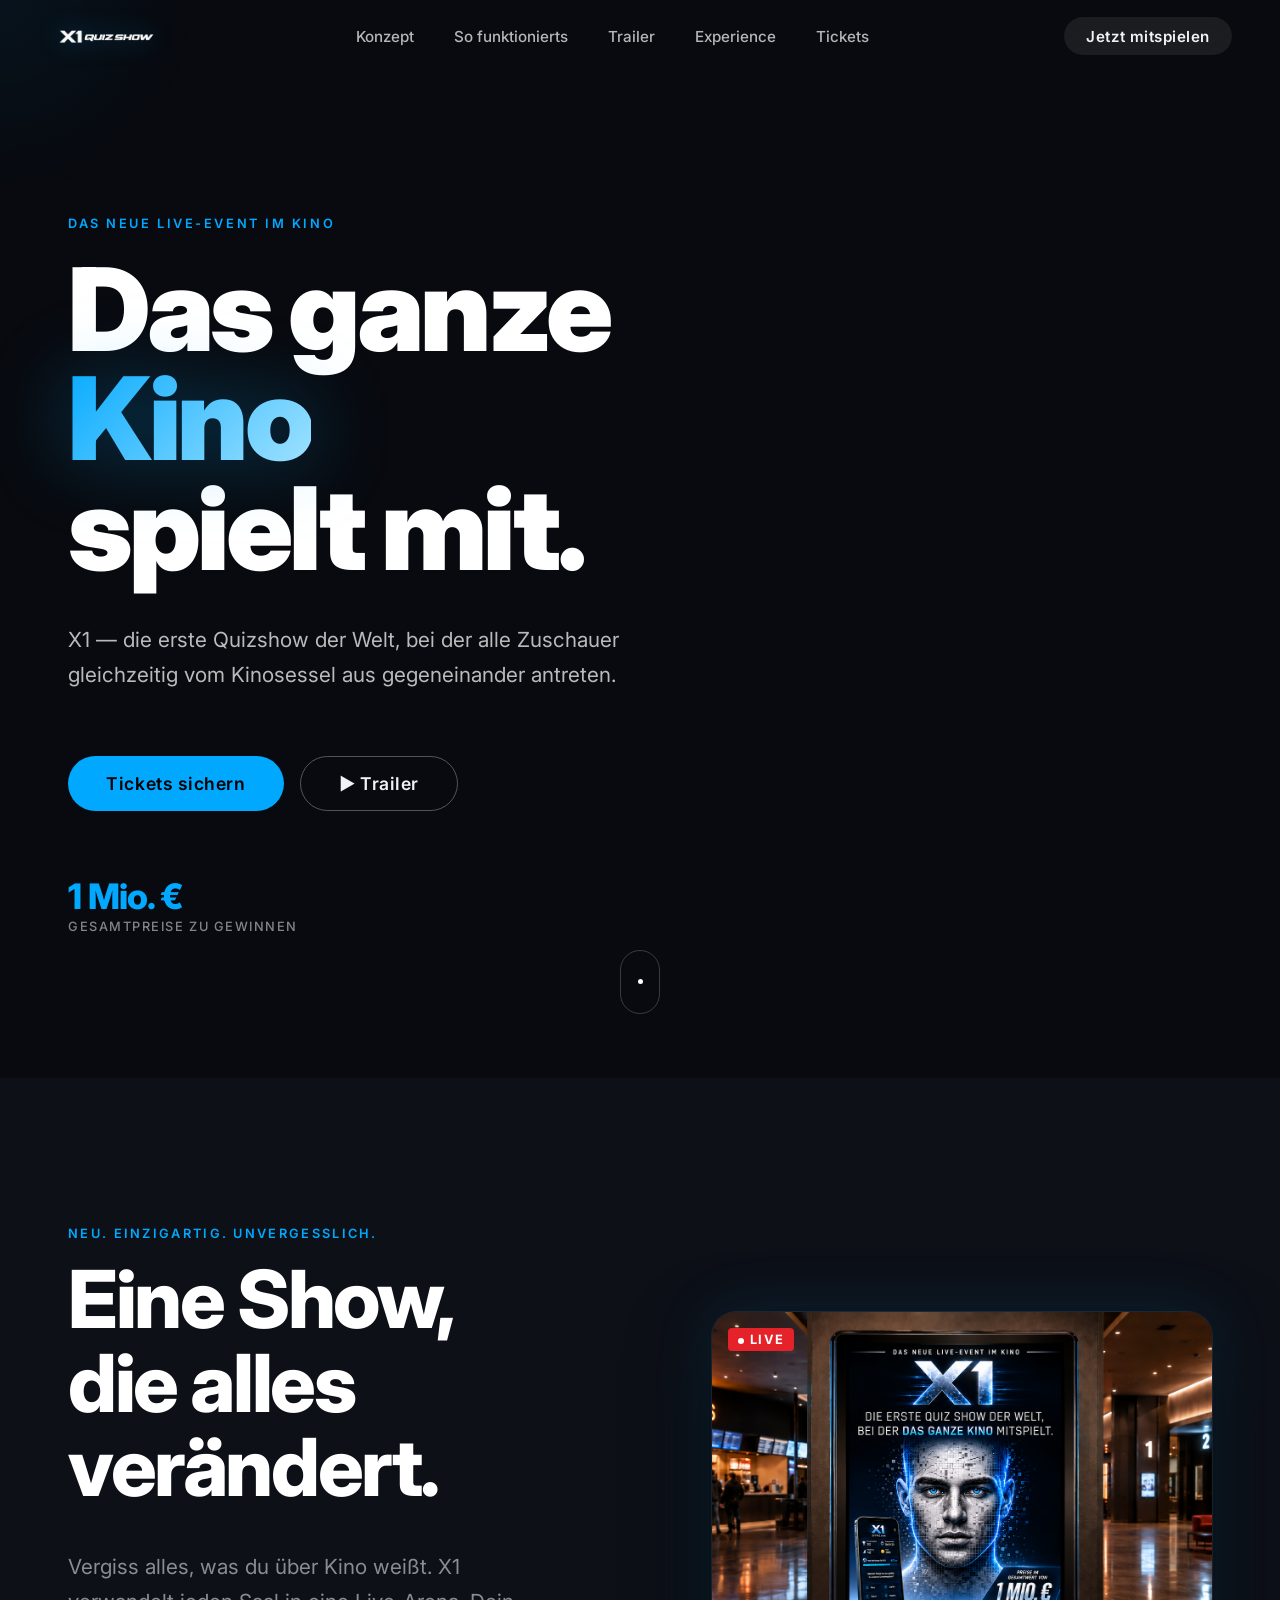
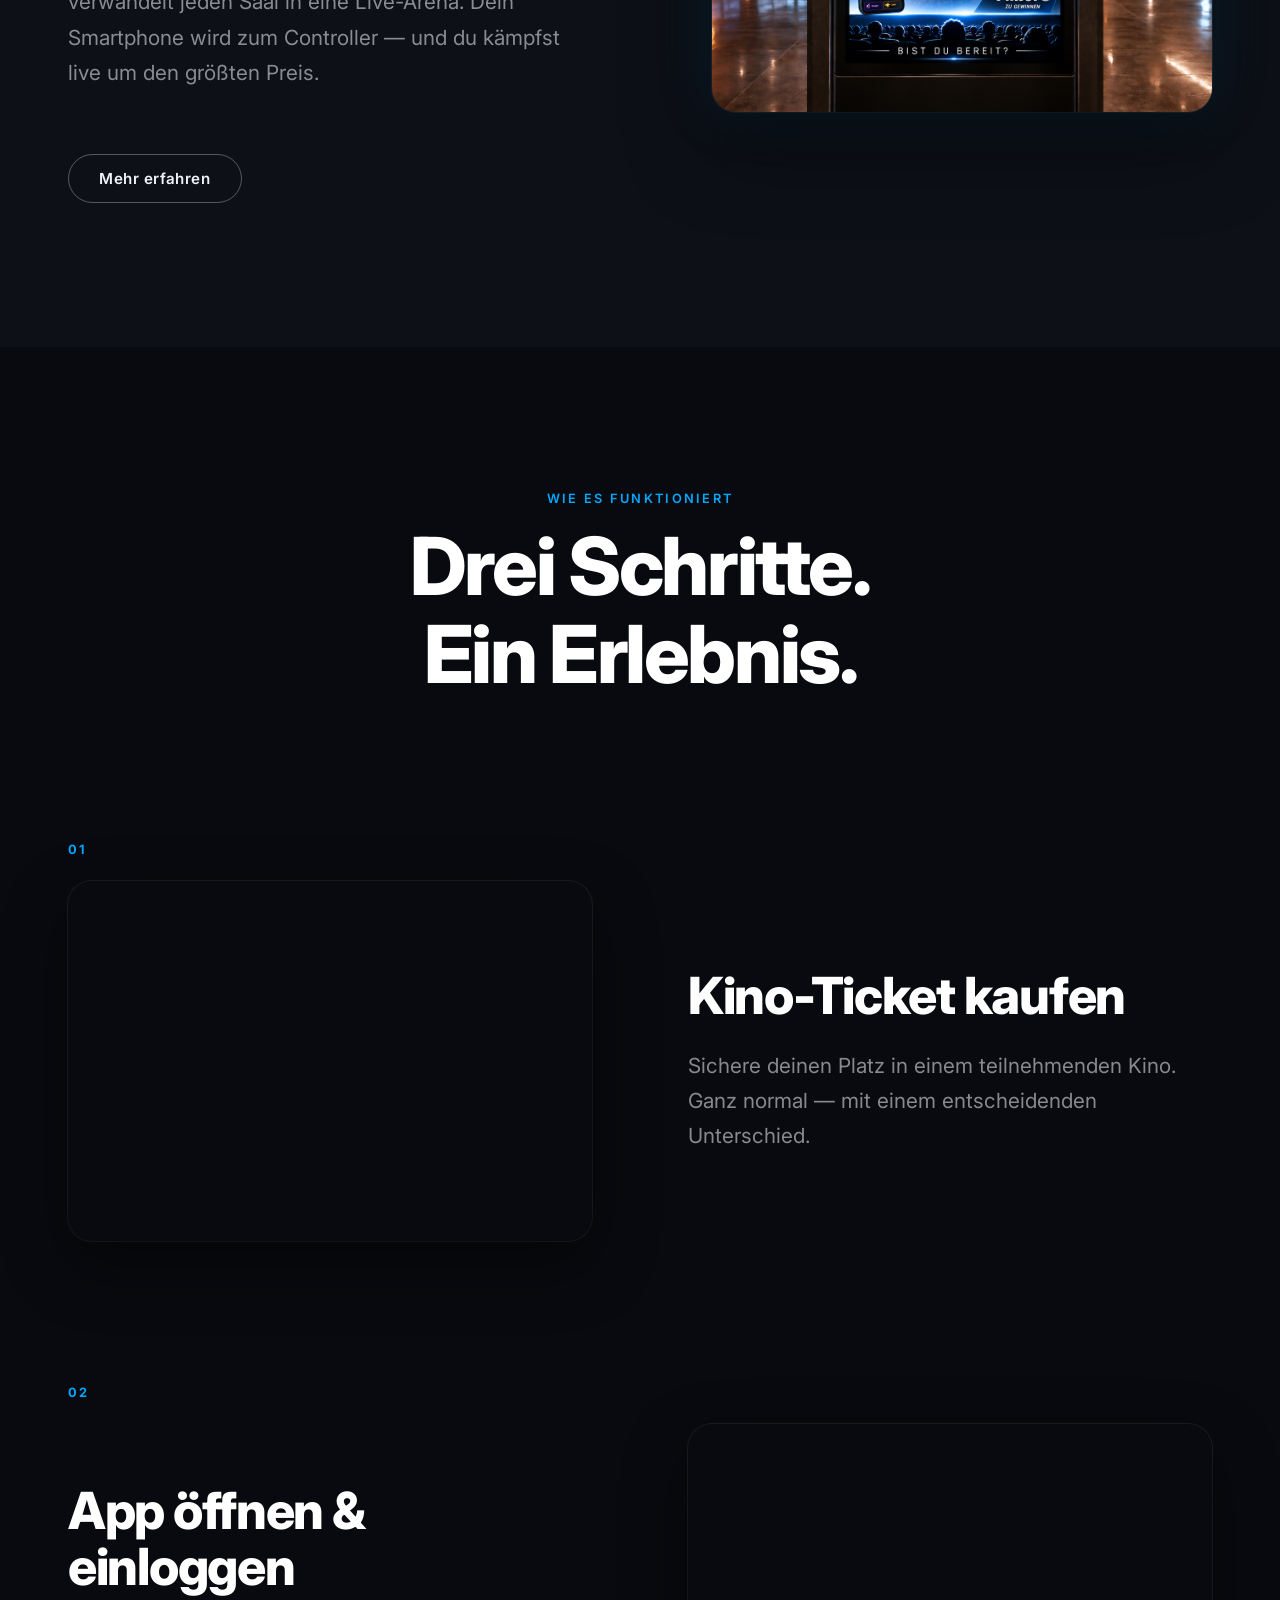
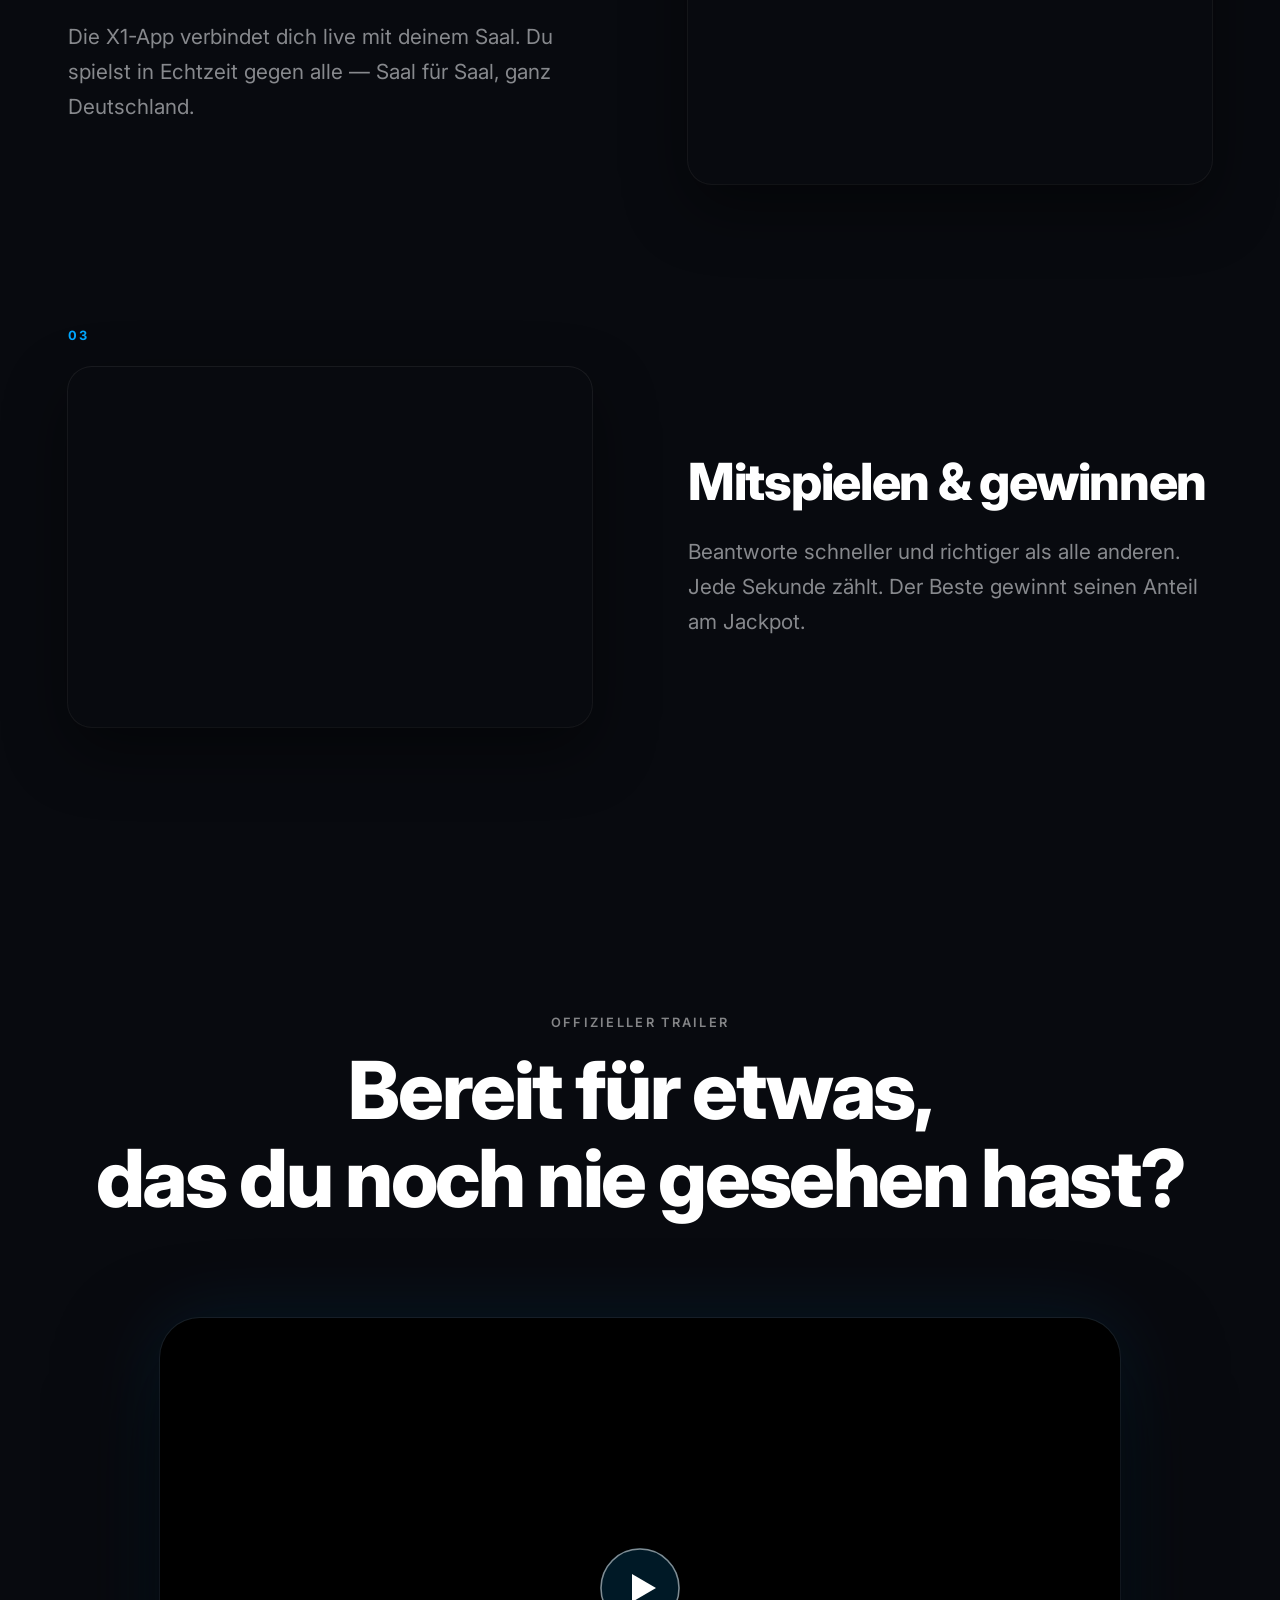
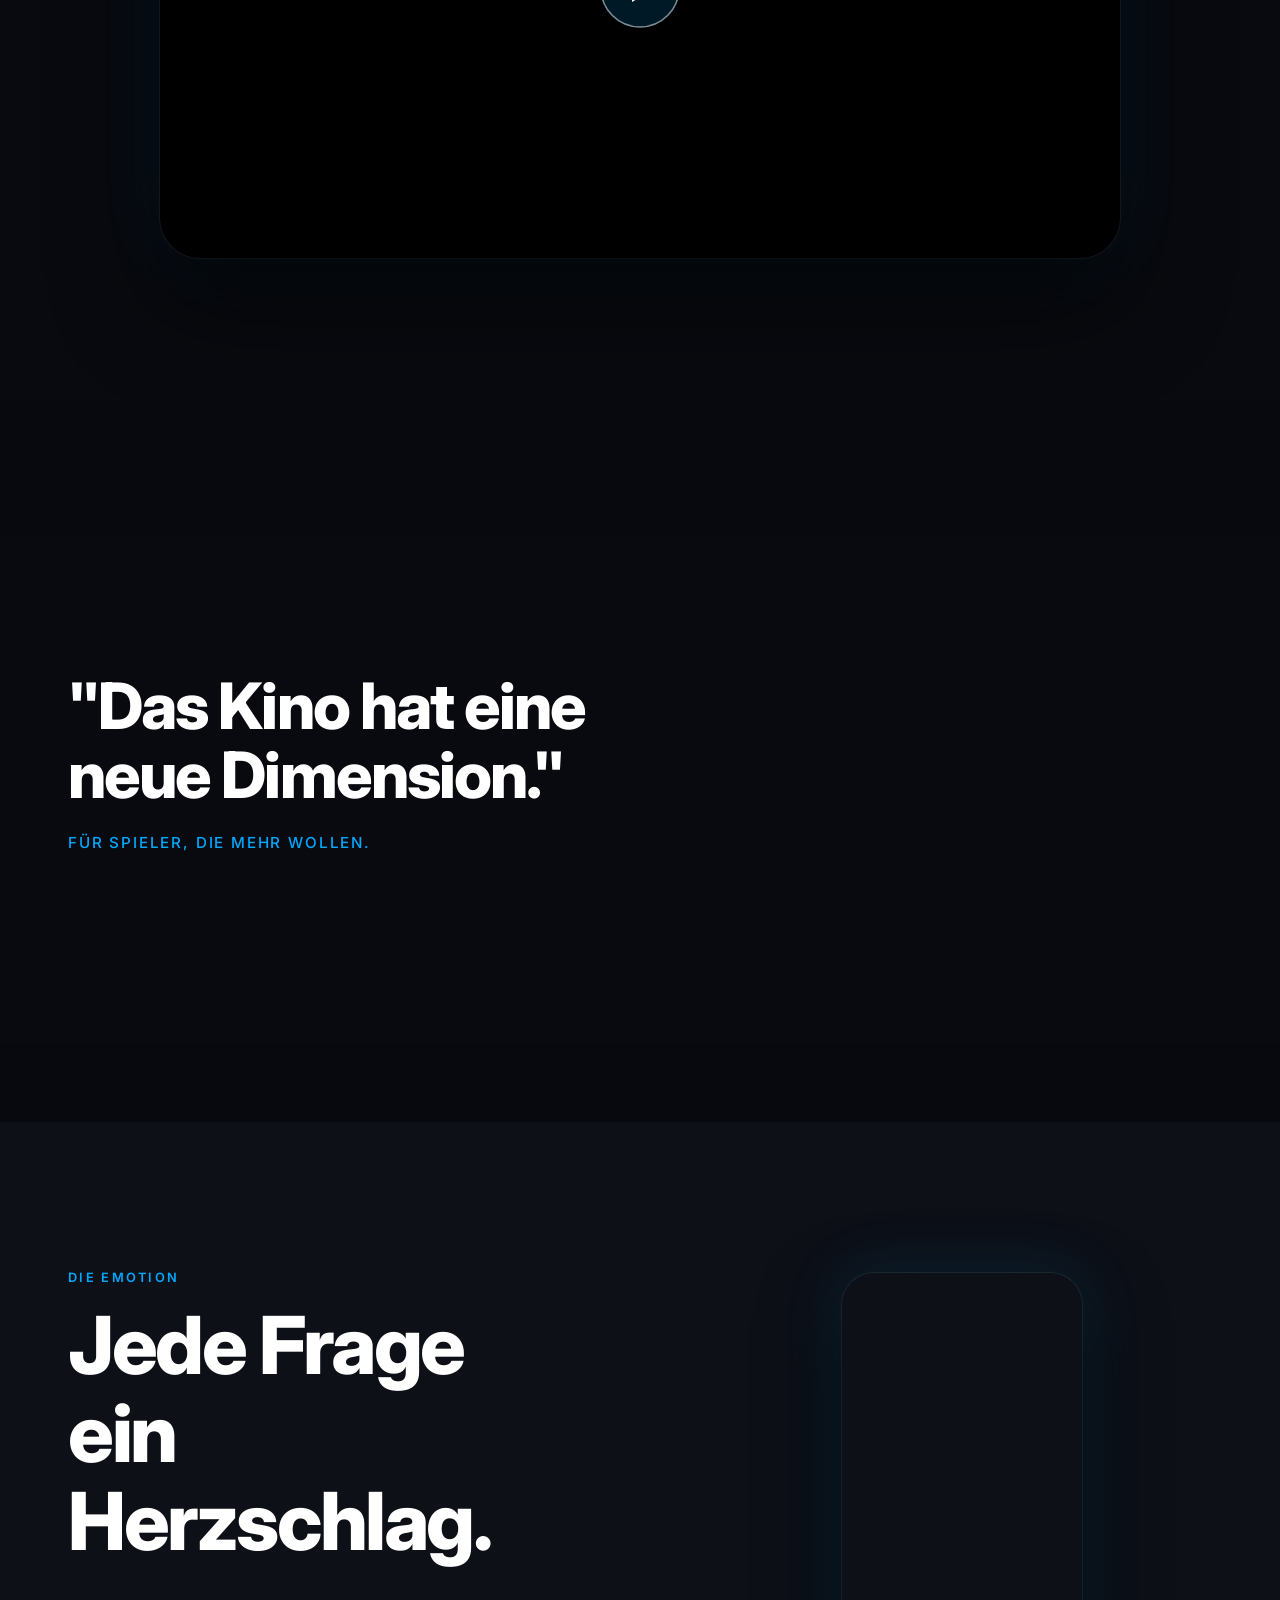
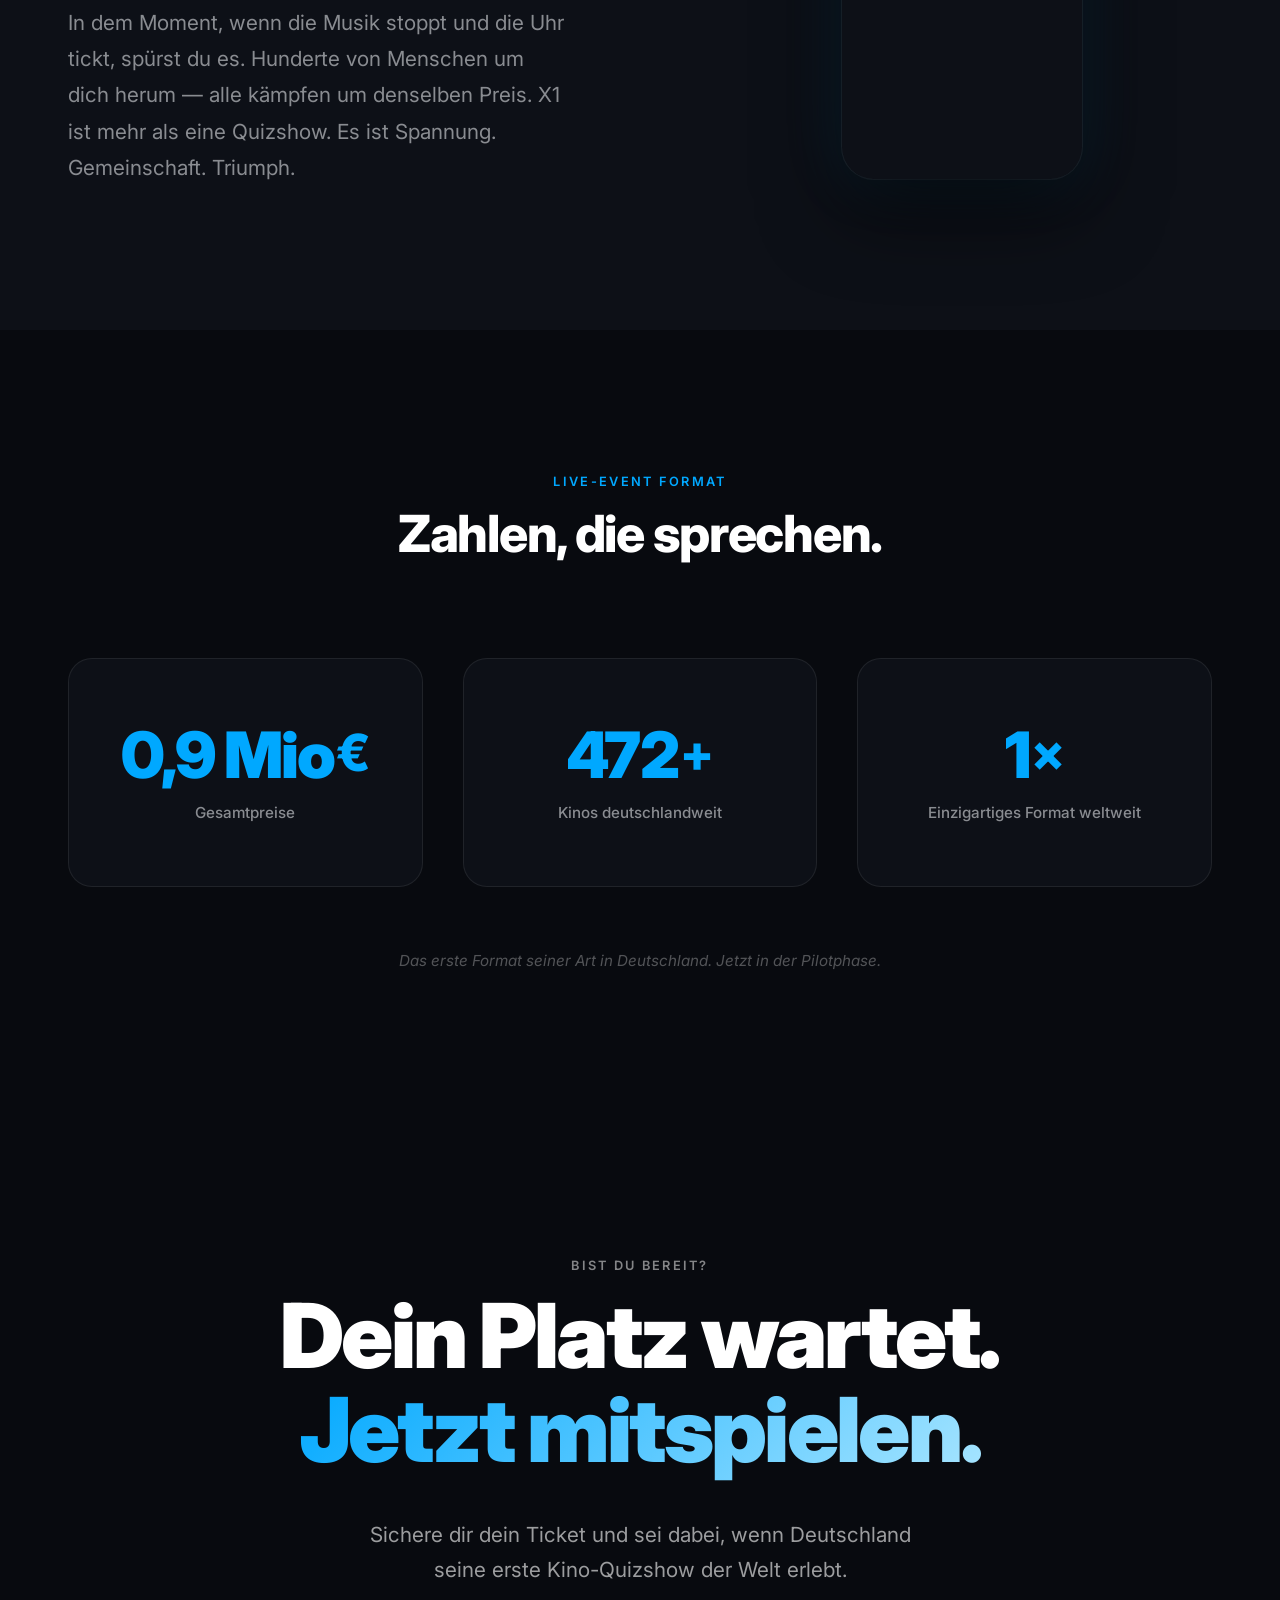
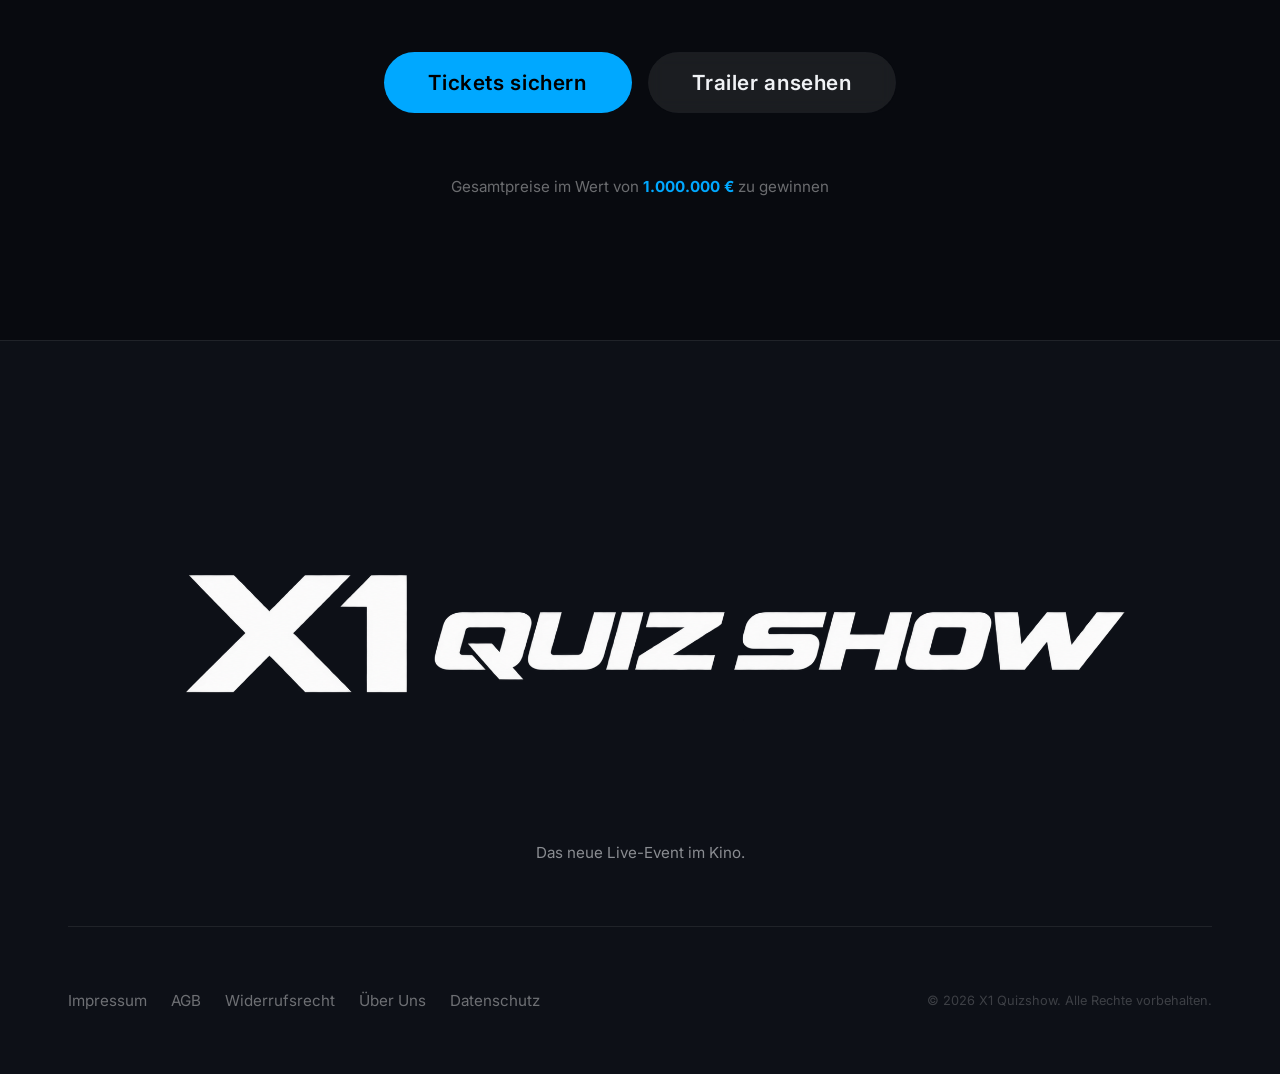
==== commit 2a6eb919: "fix: add video poster/onerror fallbacks for GitHub Pages (videos hosted externally)" ====
--- a/index.html
+++ b/index.html
@@ -44,7 +44,7 @@
   <!-- HERO -->
   <section id="hero" class="hero">
     <div class="hero__media">
-      <video class="hero__video" src="Video 01.mp4" autoplay muted loop playsinline></video>
+      <video class="hero__video" src="Video 01.mp4" poster="Landingpage Background.png" autoplay muted loop playsinline onerror="this.style.display='none'"></video>
       <div class="hero__overlay"></div>
     </div>
     <div class="hero__content">
@@ -87,7 +87,7 @@
         </div>
         <div class="about__visual reveal-scale delay-1">
           <div class="about__card">
-            <video src="Video 06 NEW SOUND.mp4" autoplay muted loop playsinline class="about__card-video"></video>
+            <video src="Video 06 NEW SOUND.mp4" poster="Landingpage Background.png" autoplay muted loop playsinline class="about__card-video" onerror="this.closest('.about__card').style.background='#131820'"></video>
             <div class="about__card-badge">Live</div>
           </div>
         </div>
@@ -295,3 +295,4 @@
   <script src="main.js"></script>
 </body>
 </html>
+
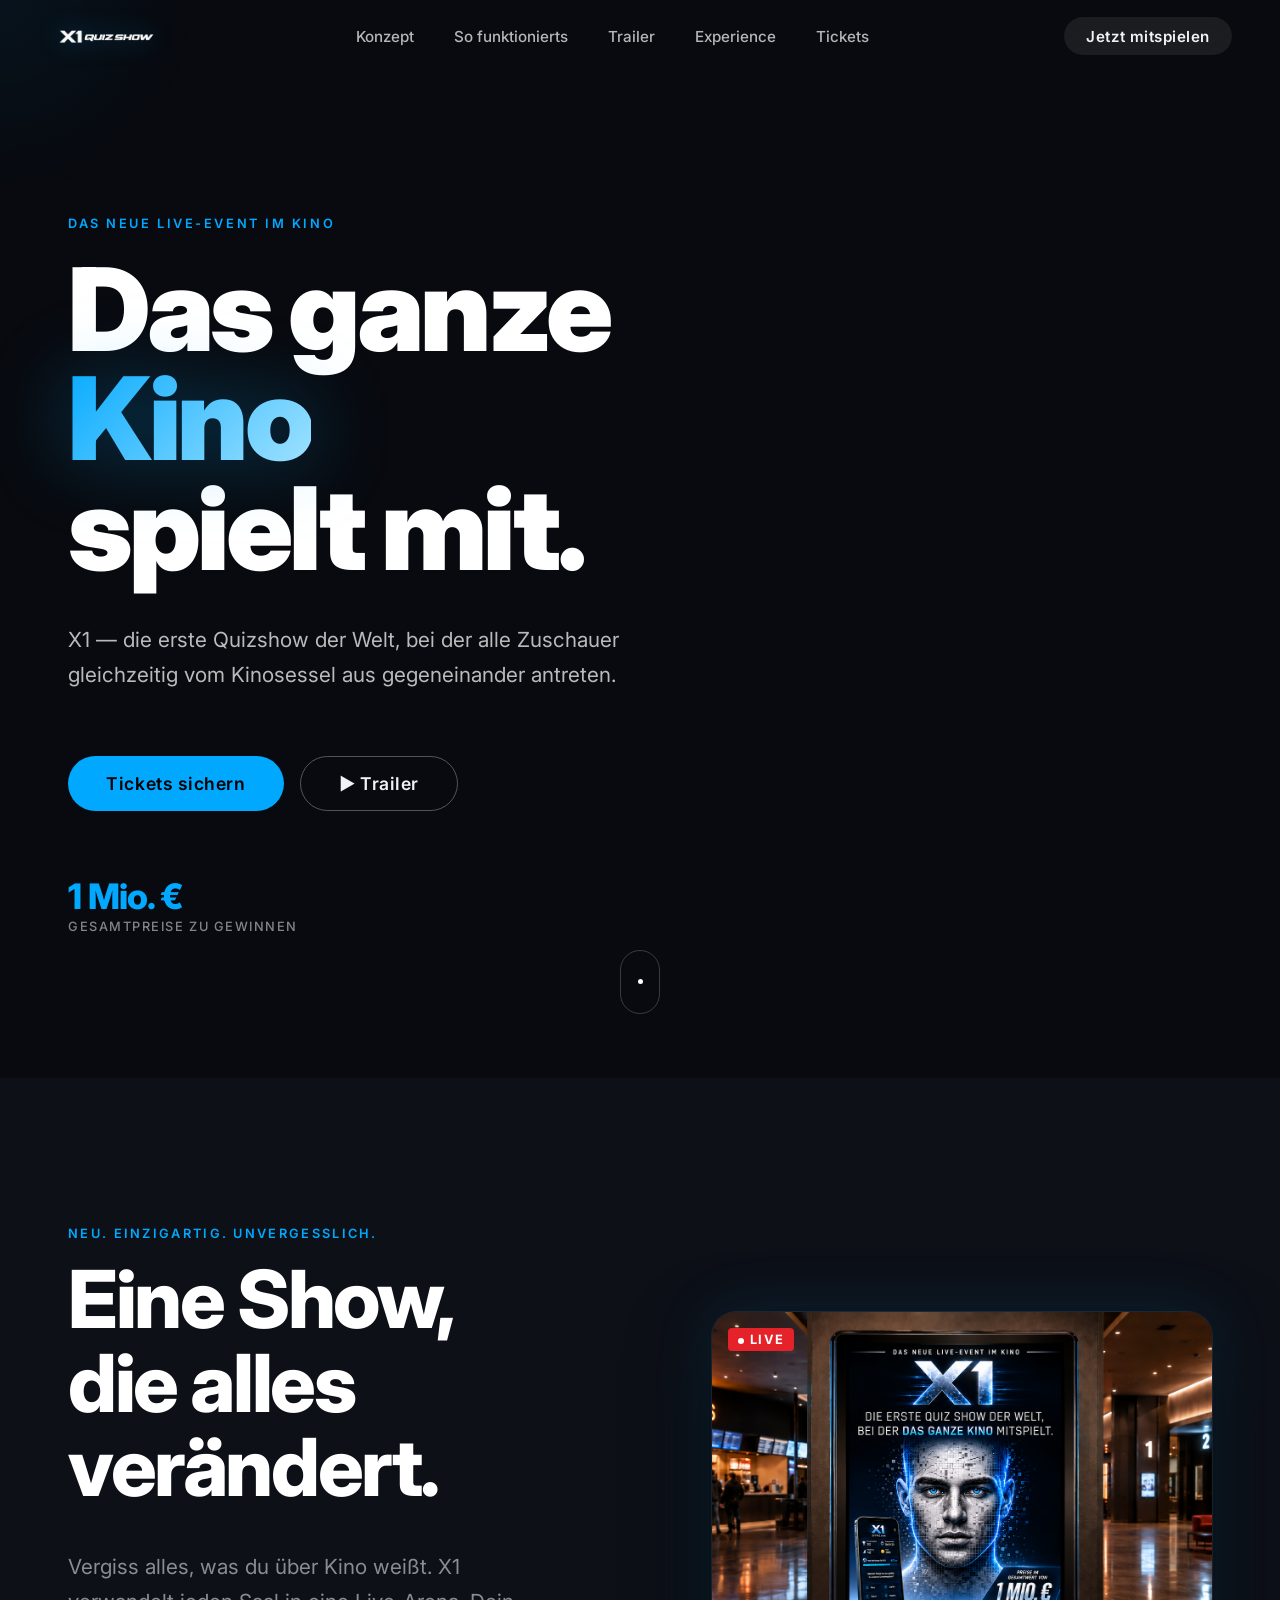
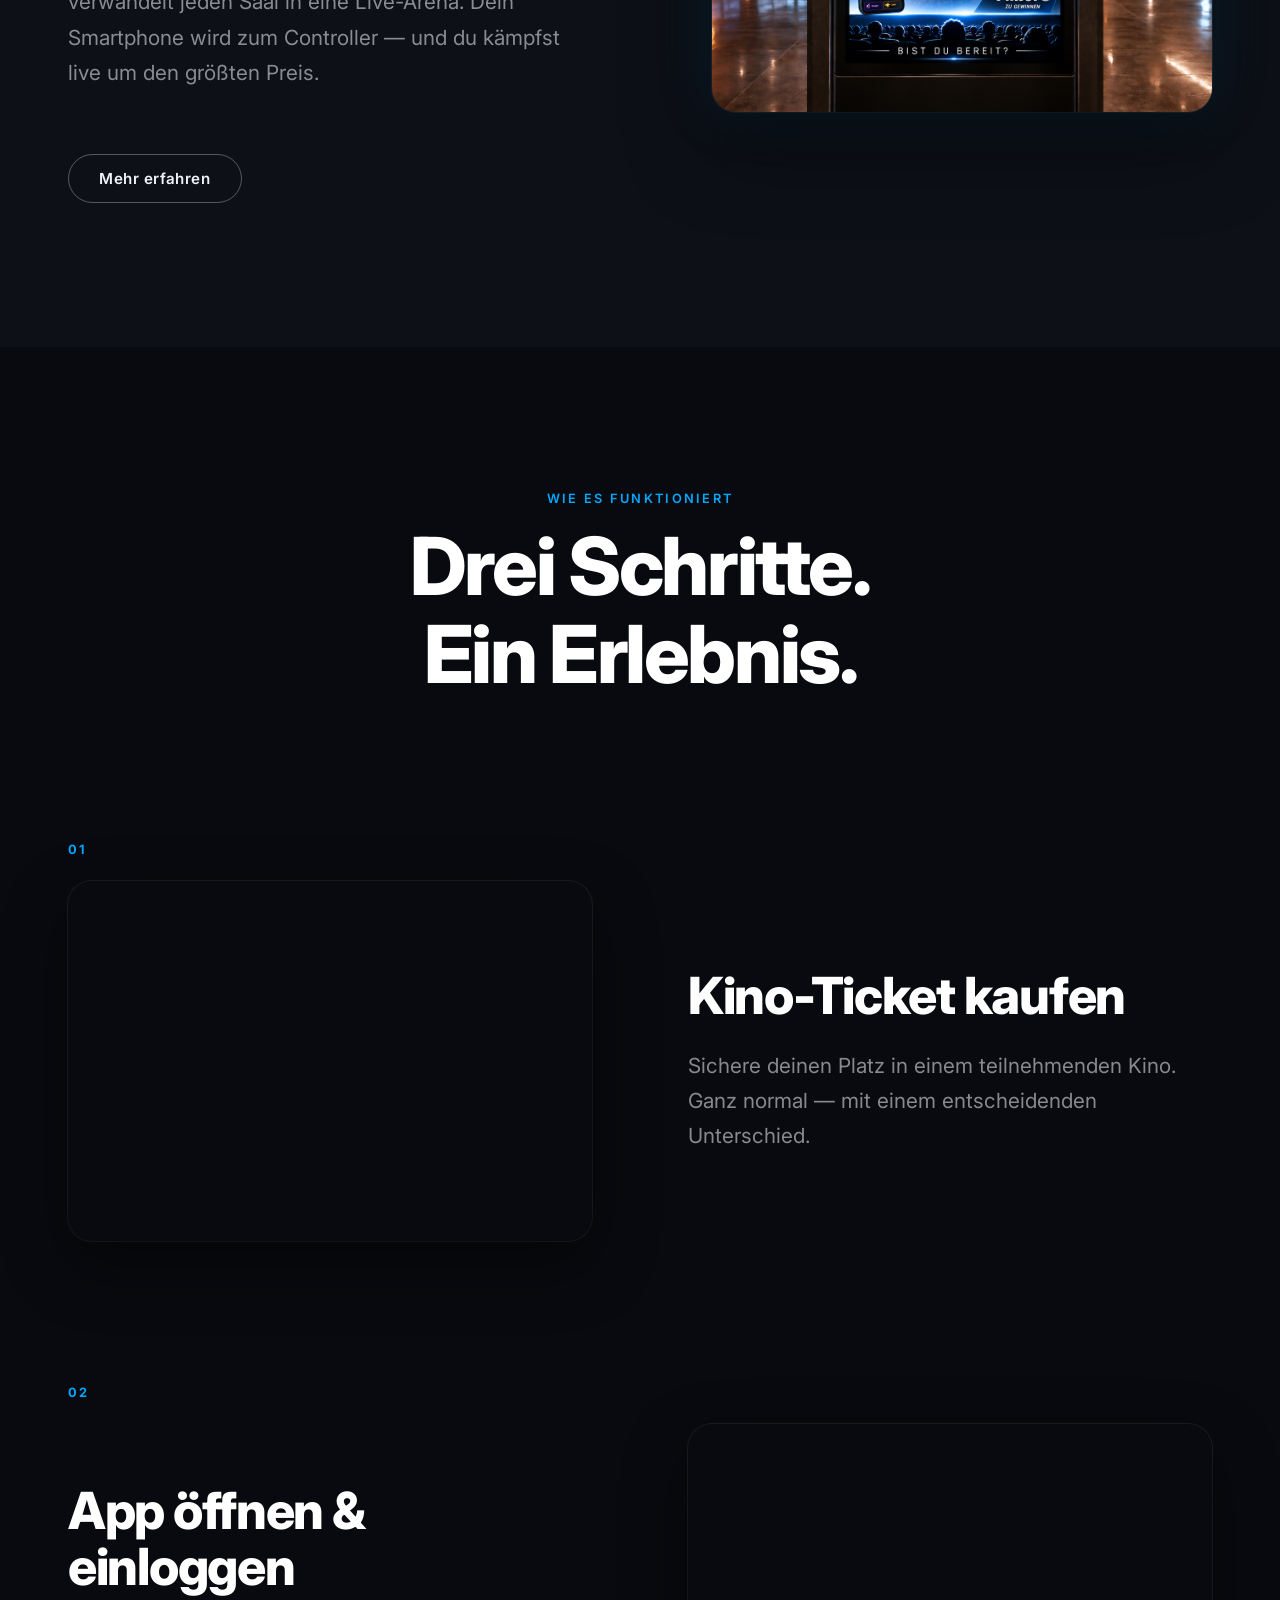
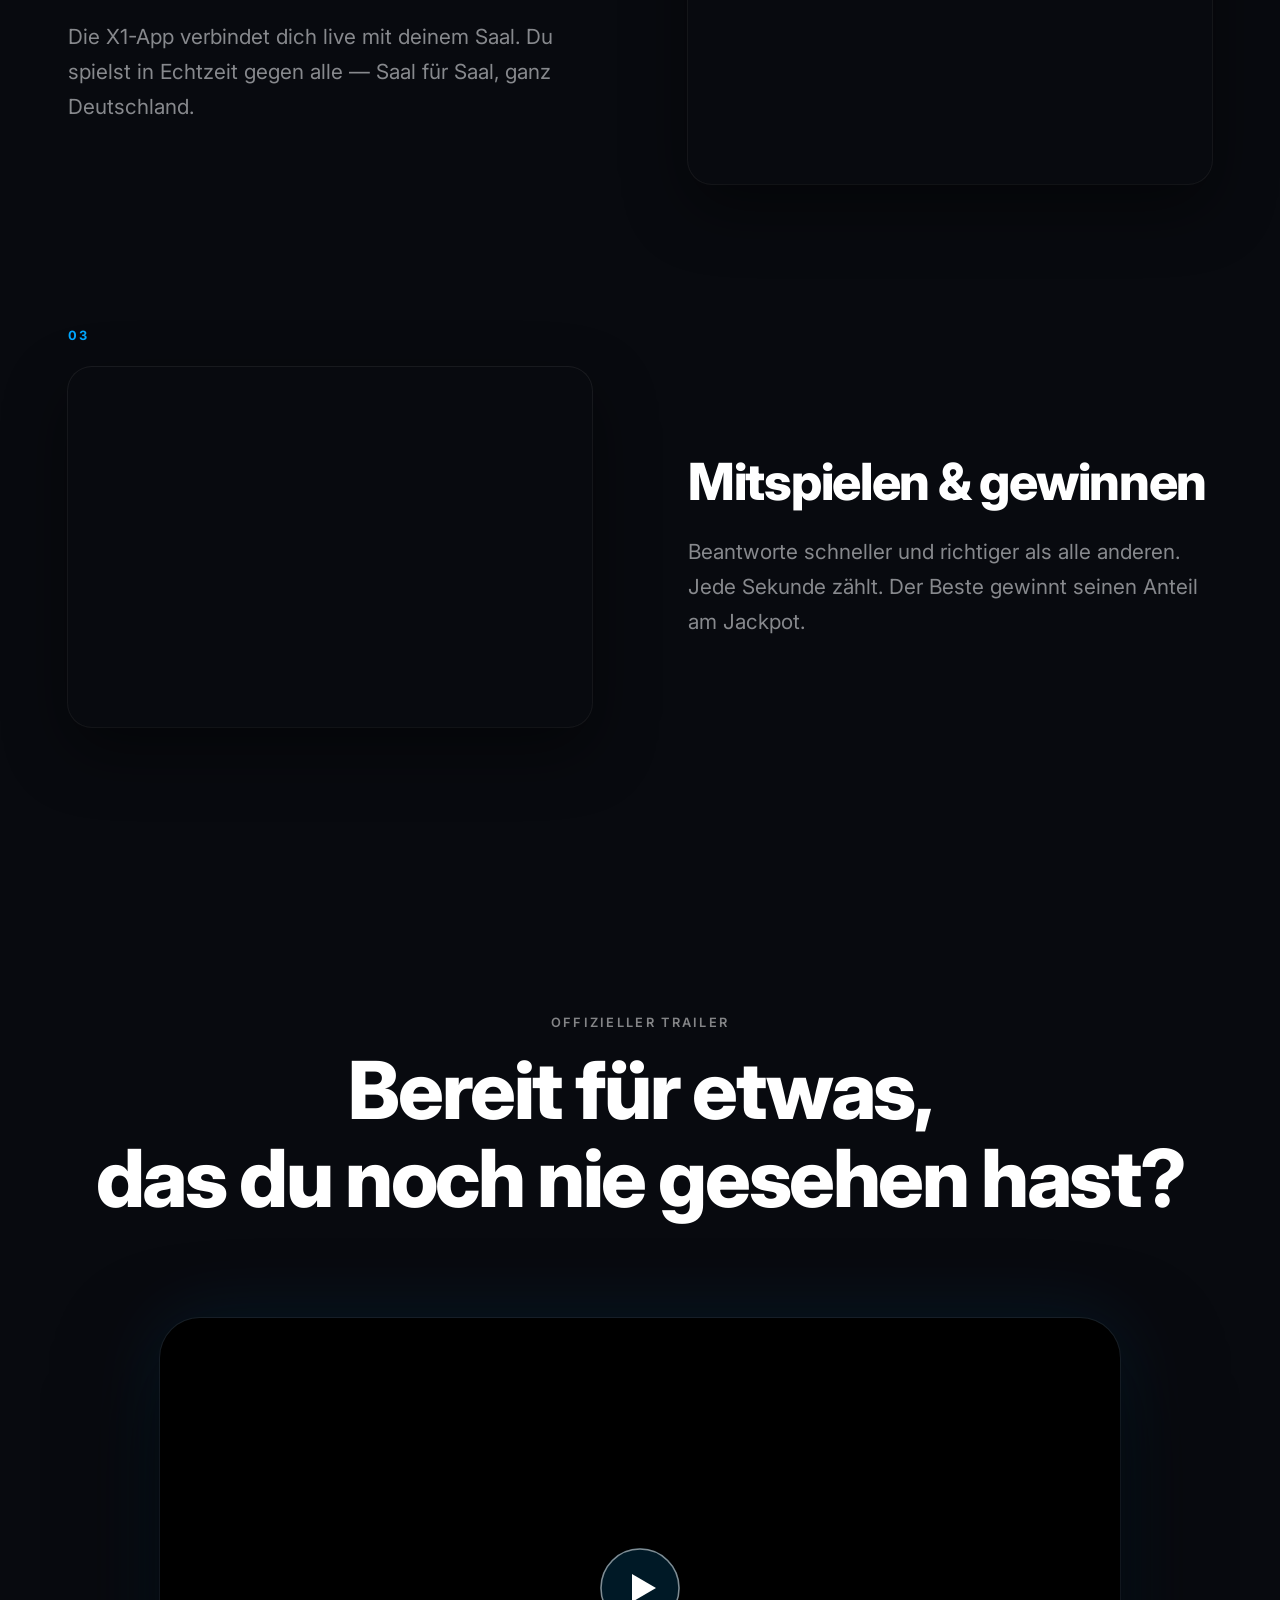
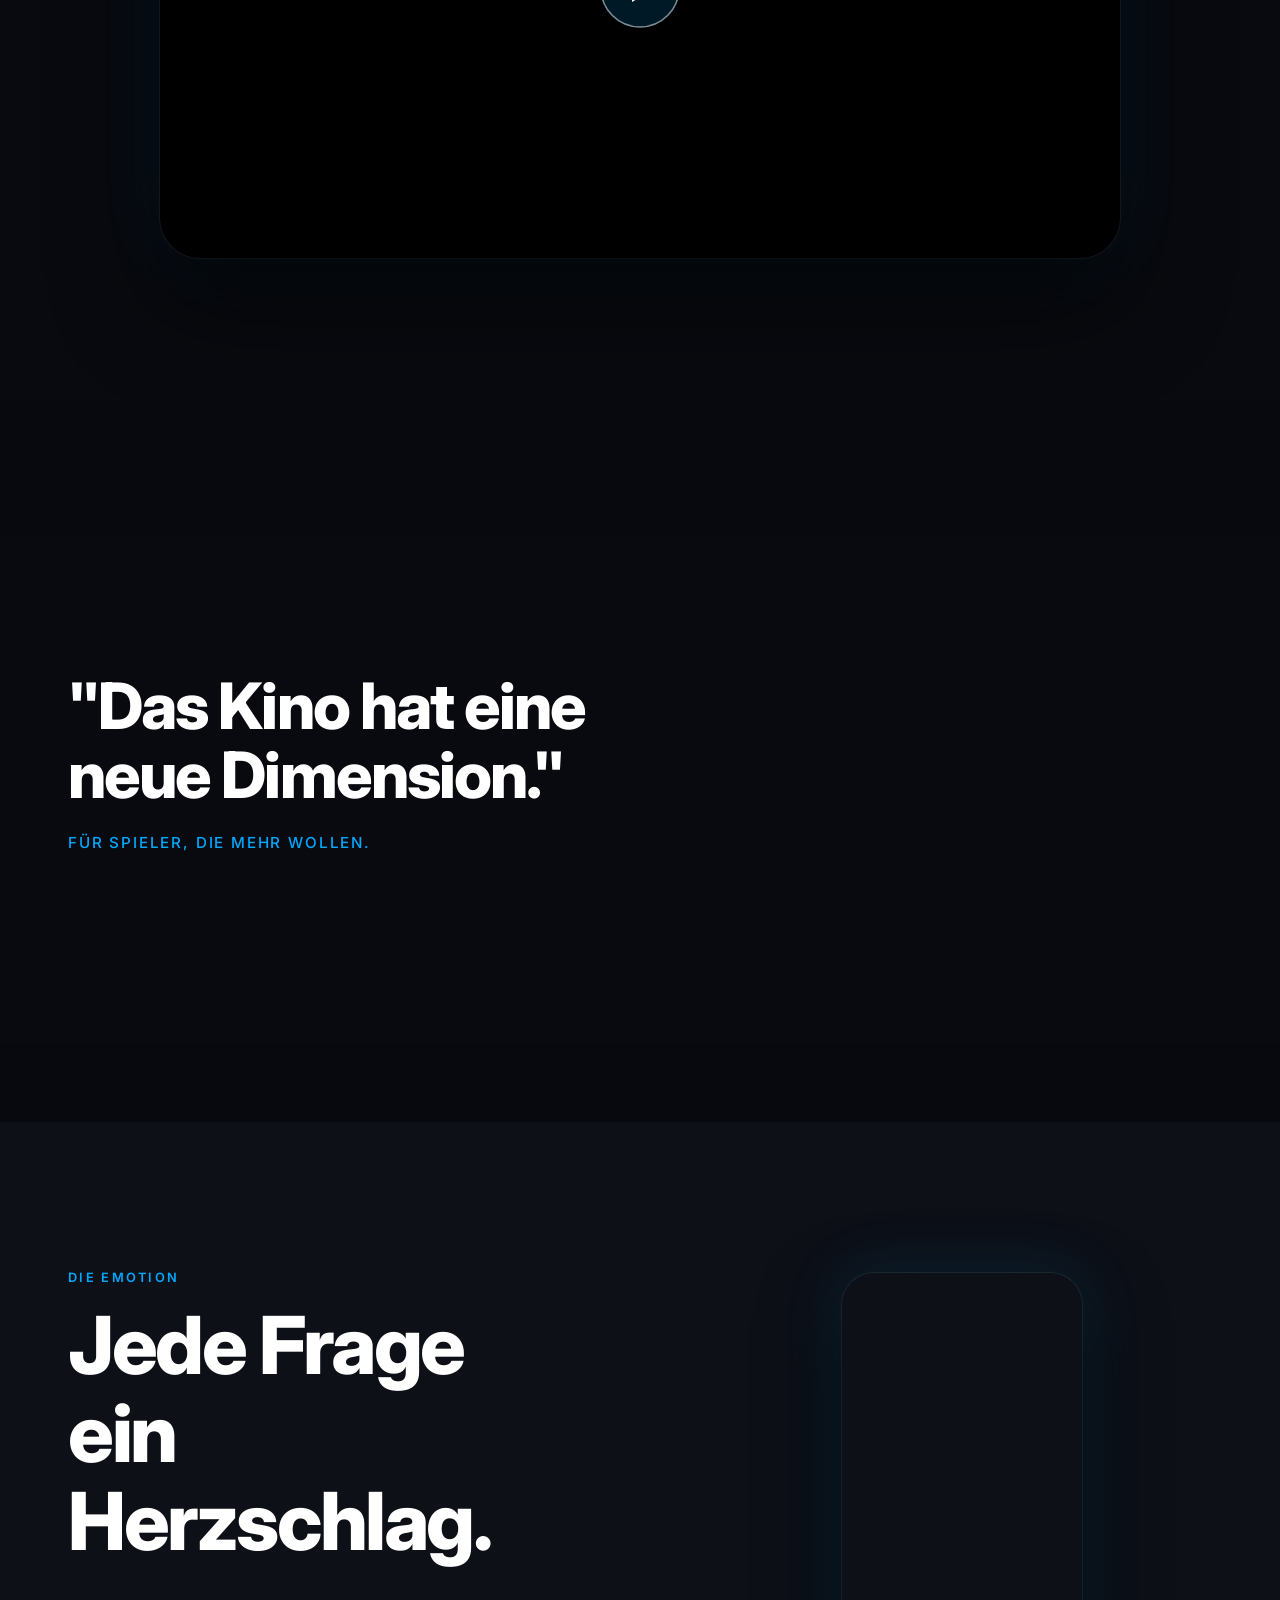
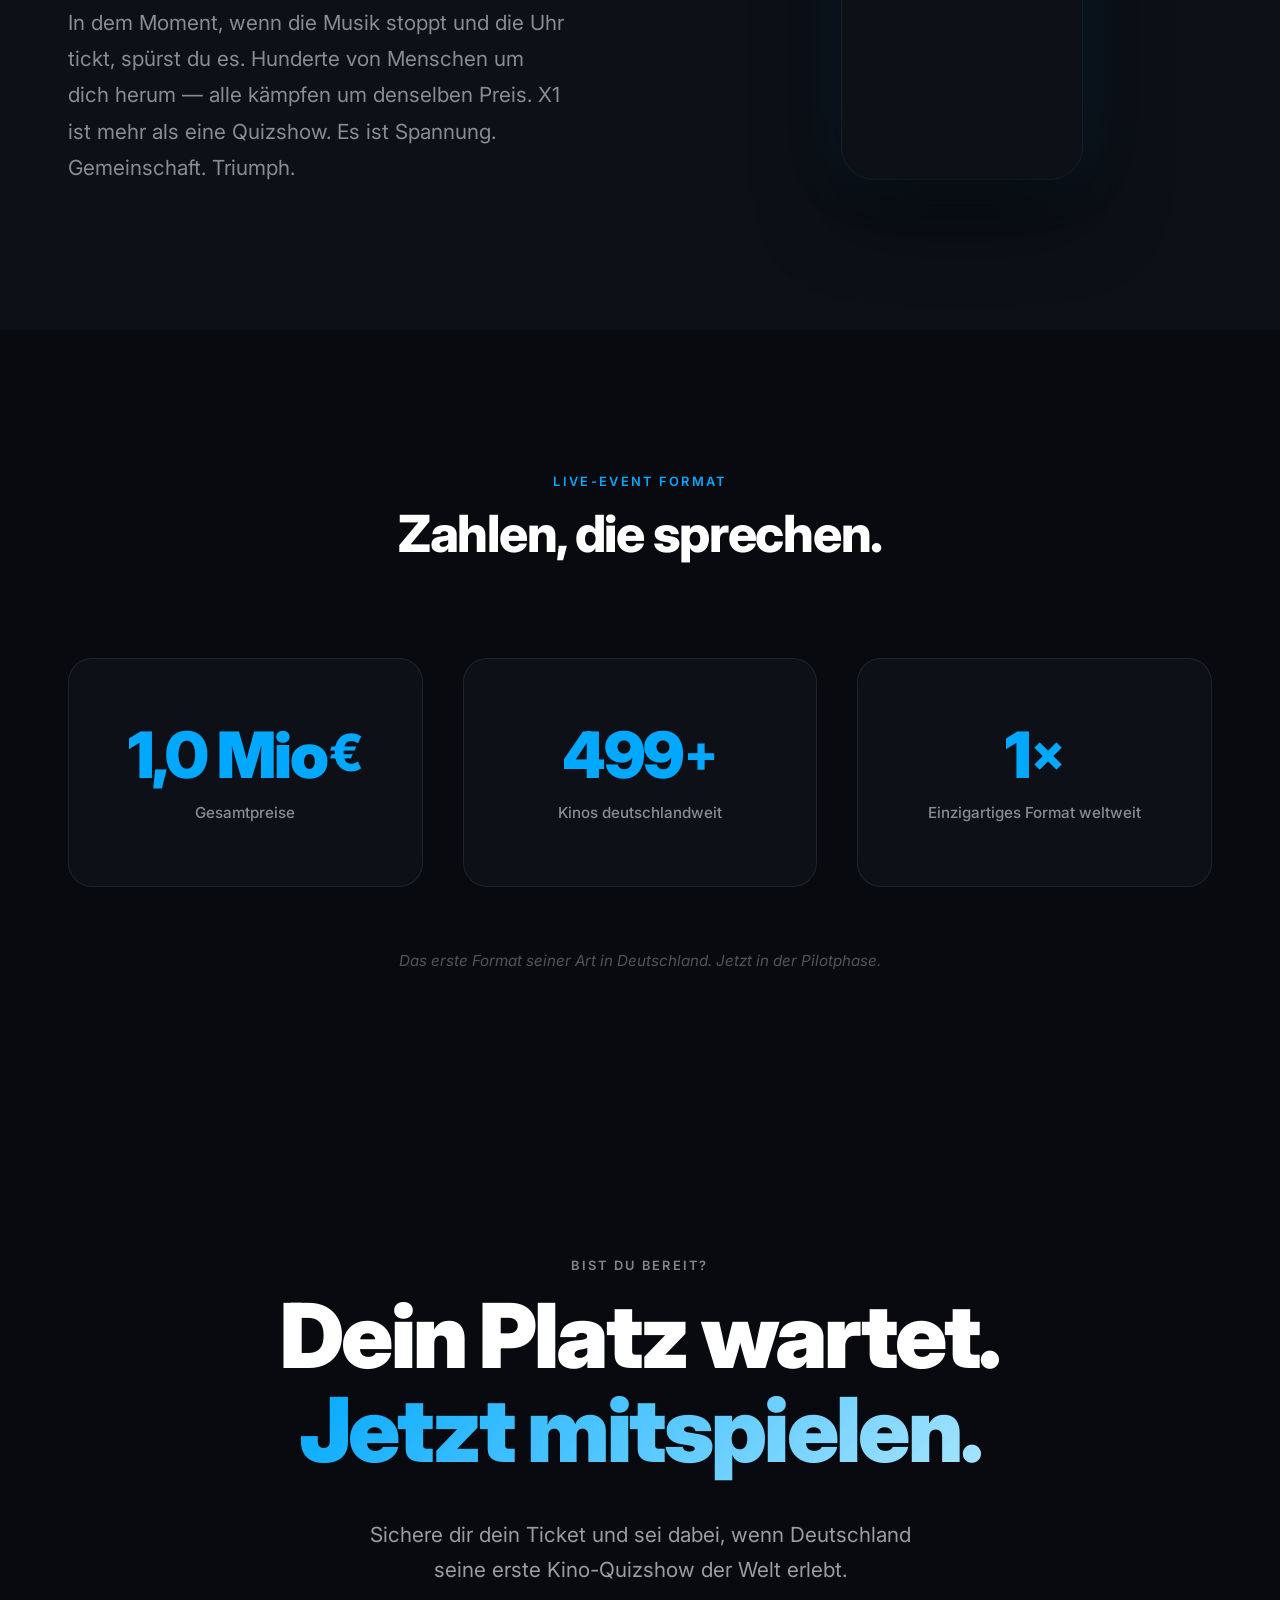
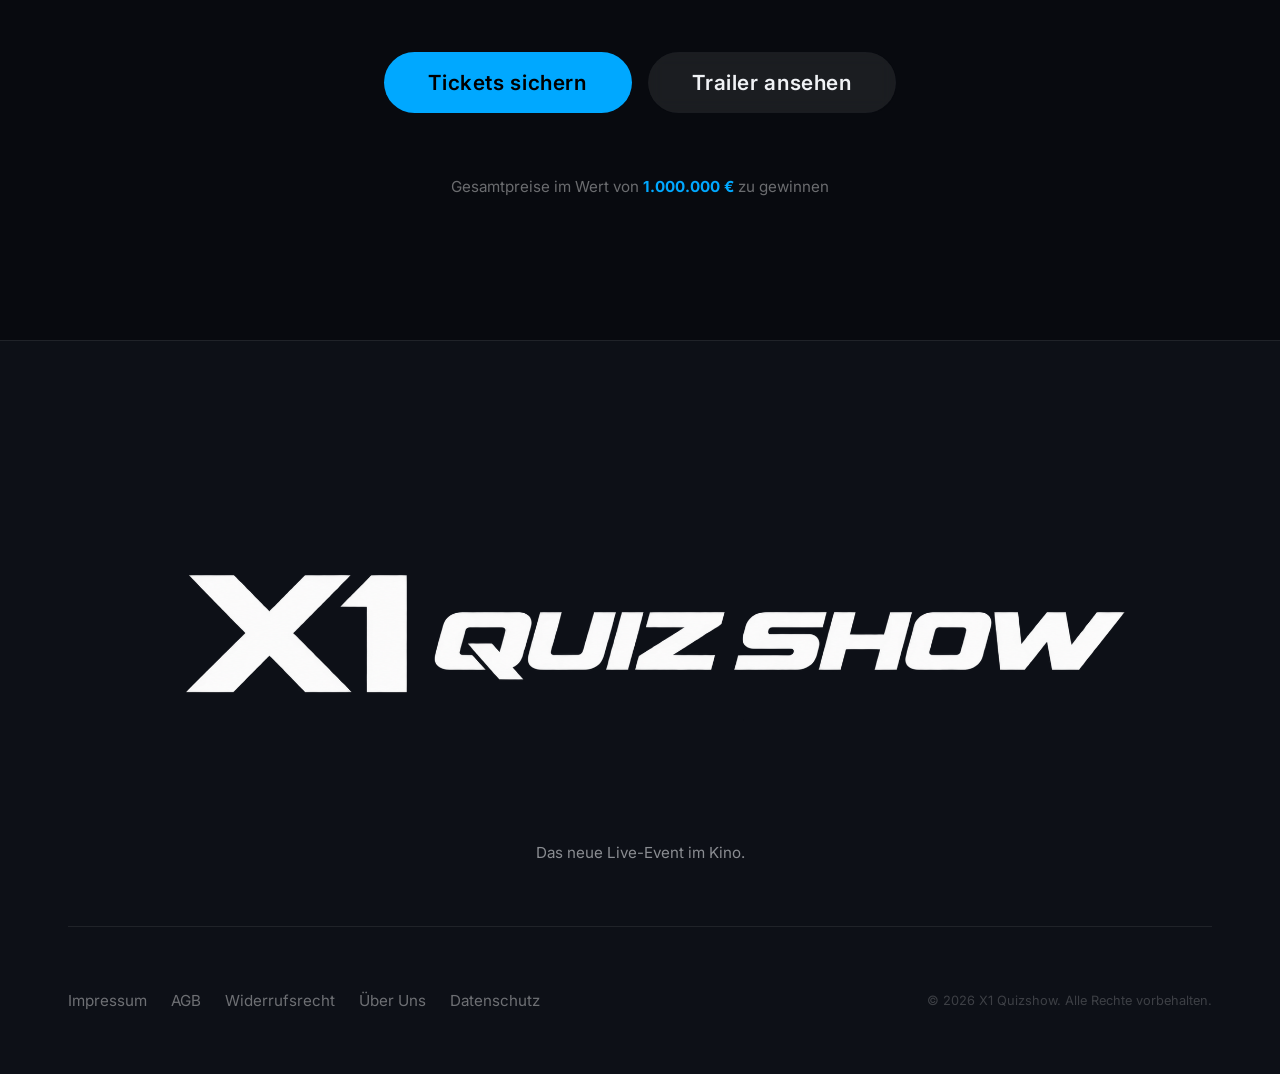
==== commit cf513394: "feat: serve all videos from GitHub Releases CDN All 7 video assets now served from: https://github.c" ====
--- a/index.html
+++ b/index.html
@@ -44,7 +44,7 @@
   <!-- HERO -->
   <section id="hero" class="hero">
     <div class="hero__media">
-      <video class="hero__video" src="Video 01.mp4" poster="Landingpage Background.png" autoplay muted loop playsinline onerror="this.style.display='none'"></video>
+      <video class="hero__video" src="https://github.com/Mubarak2-eng/X1-Gameshow/releases/download/v1.0-media/Video_01.mp4" poster="https://mubarak2-eng.github.io/X1-Gameshow/Landingpage%20Background.png" autoplay muted loop playsinline onerror="this.style.display='none'"></video>
       <div class="hero__overlay"></div>
     </div>
     <div class="hero__content">
@@ -87,7 +87,7 @@
         </div>
         <div class="about__visual reveal-scale delay-1">
           <div class="about__card">
-            <video src="Video 06 NEW SOUND.mp4" poster="Landingpage Background.png" autoplay muted loop playsinline class="about__card-video" onerror="this.closest('.about__card').style.background='#131820'"></video>
+            <video src="https://github.com/Mubarak2-eng/X1-Gameshow/releases/download/v1.0-media/Video_06_NEW_SOUND.mp4" poster="https://mubarak2-eng.github.io/X1-Gameshow/Landingpage%20Background.png" autoplay muted loop playsinline class="about__card-video" onerror="this.closest('.about__card').style.background='#131820'"></video>
             <div class="about__card-badge">Live</div>
           </div>
         </div>
@@ -108,7 +108,7 @@
           <div class="fi__number">01</div>
           <div class="fi__body">
             <div class="fi__media">
-              <video src="Video 7 NEW SOUND.mp4" autoplay muted loop playsinline class="fi__video"></video>
+              <video src="https://github.com/Mubarak2-eng/X1-Gameshow/releases/download/v1.0-media/Video_7_NEW_SOUND.mp4" autoplay muted loop playsinline class="fi__video"></video>
             </div>
             <div class="fi__text">
               <h3 class="fi__title">Kino-Ticket kaufen</h3>
@@ -121,7 +121,7 @@
           <div class="fi__number">02</div>
           <div class="fi__body fi__body--rev">
             <div class="fi__media">
-              <video src="Video 02 NEW SOUND.mp4" autoplay muted loop playsinline class="fi__video"></video>
+              <video src="https://github.com/Mubarak2-eng/X1-Gameshow/releases/download/v1.0-media/Video_02_NEW_SOUND.mp4" autoplay muted loop playsinline class="fi__video"></video>
             </div>
             <div class="fi__text">
               <h3 class="fi__title">App öffnen &amp; einloggen</h3>
@@ -134,7 +134,7 @@
           <div class="fi__number">03</div>
           <div class="fi__body">
             <div class="fi__media">
-              <video src="Video 03 NEW SOUND 1.mp4" autoplay muted loop playsinline class="fi__video"></video>
+              <video src="https://github.com/Mubarak2-eng/X1-Gameshow/releases/download/v1.0-media/Video_03_NEW_SOUND_1.mp4" autoplay muted loop playsinline class="fi__video"></video>
             </div>
             <div class="fi__text">
               <h3 class="fi__title">Mitspielen &amp; gewinnen</h3>
@@ -150,14 +150,14 @@
   <!-- VIDEO -->
   <section id="video" class="video-section">
     <div class="vs__bg">
-      <video src="Video 04.mp4" autoplay muted loop playsinline class="vs__ambient"></video>
+      <video src="https://github.com/Mubarak2-eng/X1-Gameshow/releases/download/v1.0-media/Video_04.mp4" autoplay muted loop playsinline class="vs__ambient"></video>
       <div class="vs__overlay"></div>
     </div>
     <div class="container vs__inner">
       <span class="label label--light reveal-up">Offizieller Trailer</span>
       <h2 class="vs__headline reveal-up delay-1">Bereit für etwas,<br/>das du noch nie gesehen hast?</h2>
       <div class="vs__player reveal-scale delay-2" id="vsPlayer">
-        <video id="mainVideo" src="Video 05 NEW SOUND.mp4" class="vs__main-video" preload="metadata" playsinline></video>
+        <video id="mainVideo" src="https://github.com/Mubarak2-eng/X1-Gameshow/releases/download/v1.0-media/Video_05_NEW_SOUND.mp4" class="vs__main-video" preload="metadata" playsinline></video>
         <button class="vs__play-btn" id="playBtn">
           <svg viewBox="0 0 80 80" fill="none" xmlns="http://www.w3.org/2000/svg">
             <circle cx="40" cy="40" r="39" stroke="white" stroke-width="1.5" opacity="0.5"/>
@@ -187,7 +187,7 @@
   <!-- STORY -->
   <section id="story" class="story">
     <div class="story__cinematic">
-      <video src="Video 7 NEW SOUND.mp4" autoplay muted loop playsinline class="story__cin-video"></video>
+      <video src="https://github.com/Mubarak2-eng/X1-Gameshow/releases/download/v1.0-media/Video_7_NEW_SOUND.mp4" autoplay muted loop playsinline class="story__cin-video"></video>
       <div class="story__cin-overlay"></div>
       <div class="container story__cin-content">
         <blockquote class="story__quote reveal-up">
@@ -209,7 +209,7 @@
         </div>
         <div class="story__split-visual reveal-scale delay-1">
           <div class="story__phone-frame">
-            <video src="Video 06 NEW SOUND.mp4" autoplay muted loop playsinline class="story__phone-video"></video>
+            <video src="https://github.com/Mubarak2-eng/X1-Gameshow/releases/download/v1.0-media/Video_06_NEW_SOUND.mp4" autoplay muted loop playsinline class="story__phone-video"></video>
           </div>
         </div>
       </div>
@@ -251,7 +251,7 @@
   <!-- CTA -->
   <section id="cta" class="cta-section">
     <div class="cta-section__bg">
-      <video src="Video 04.mp4" autoplay muted loop playsinline class="cta-bg-video"></video>
+      <video src="https://github.com/Mubarak2-eng/X1-Gameshow/releases/download/v1.0-media/Video_04.mp4" autoplay muted loop playsinline class="cta-bg-video"></video>
       <div class="cta-section__overlay"></div>
     </div>
     <div class="container cta-section__inner">
@@ -296,3 +296,4 @@
 </body>
 </html>
 
+
